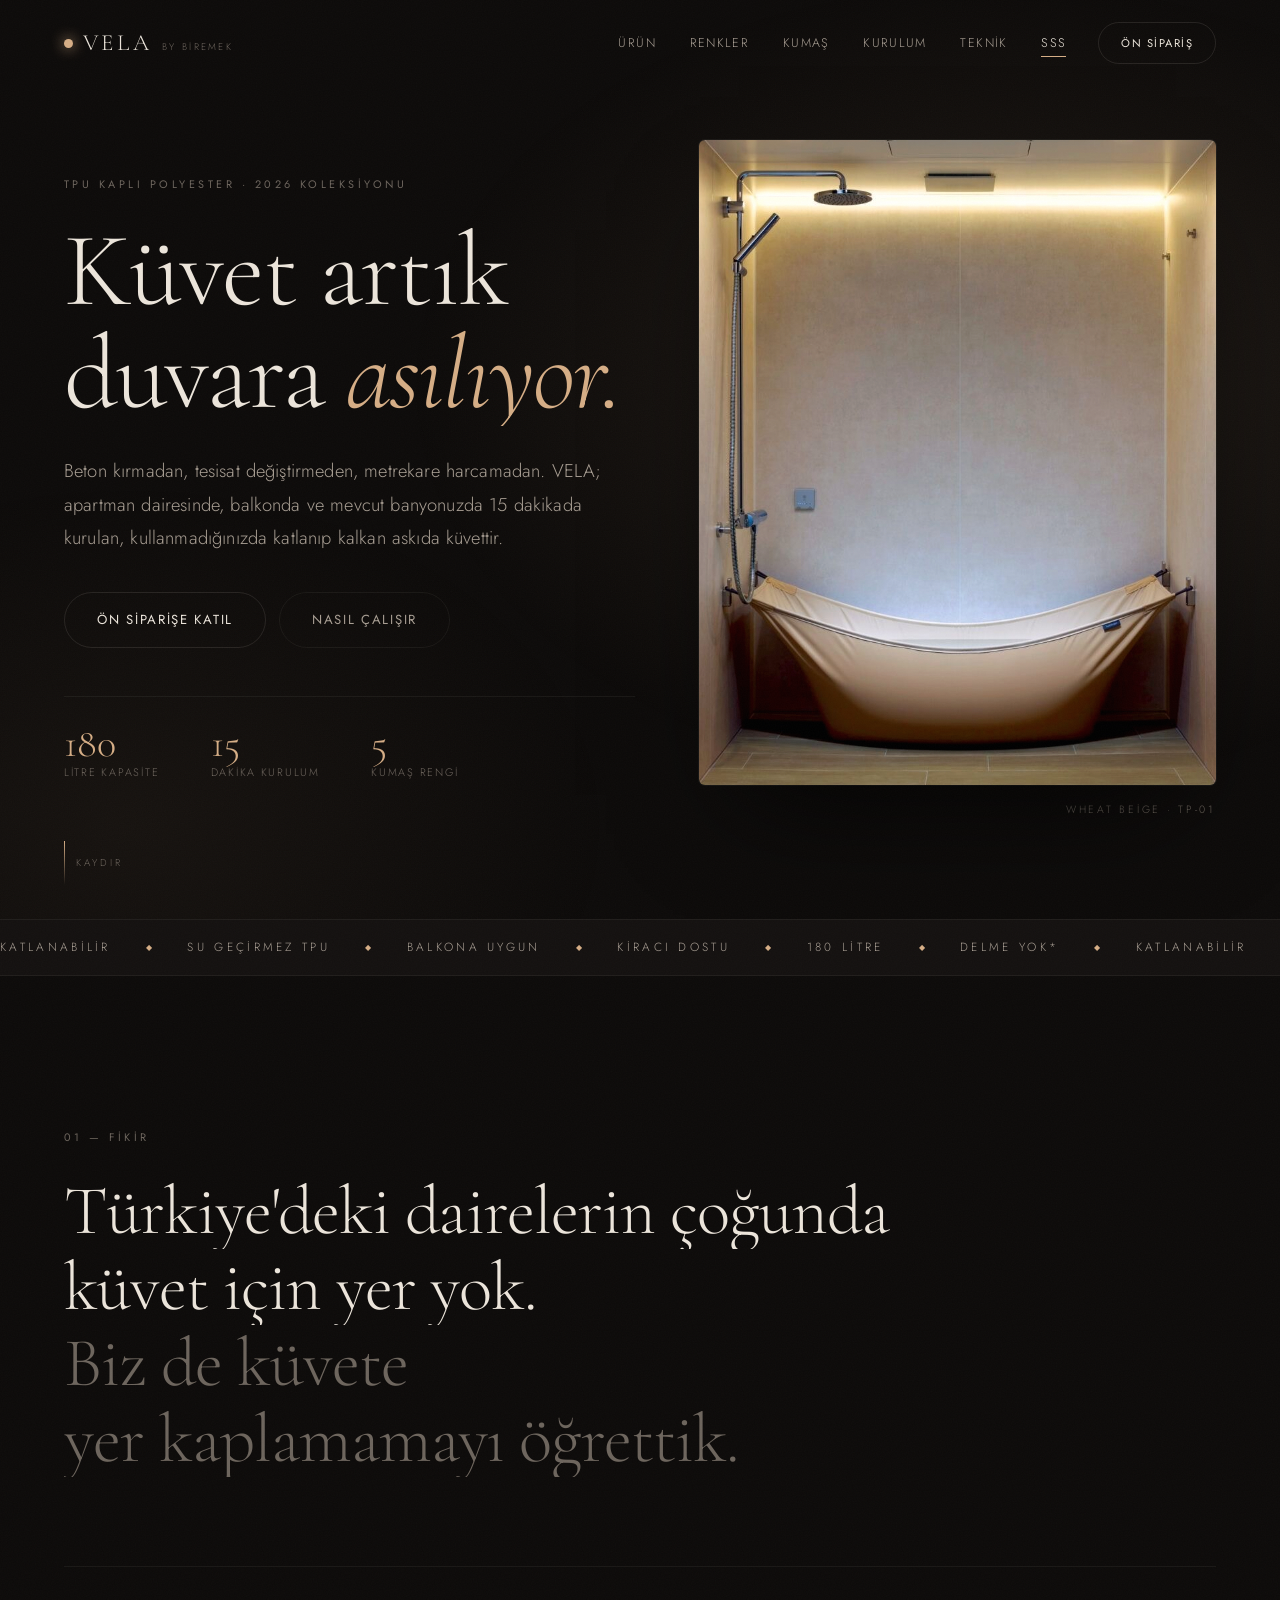
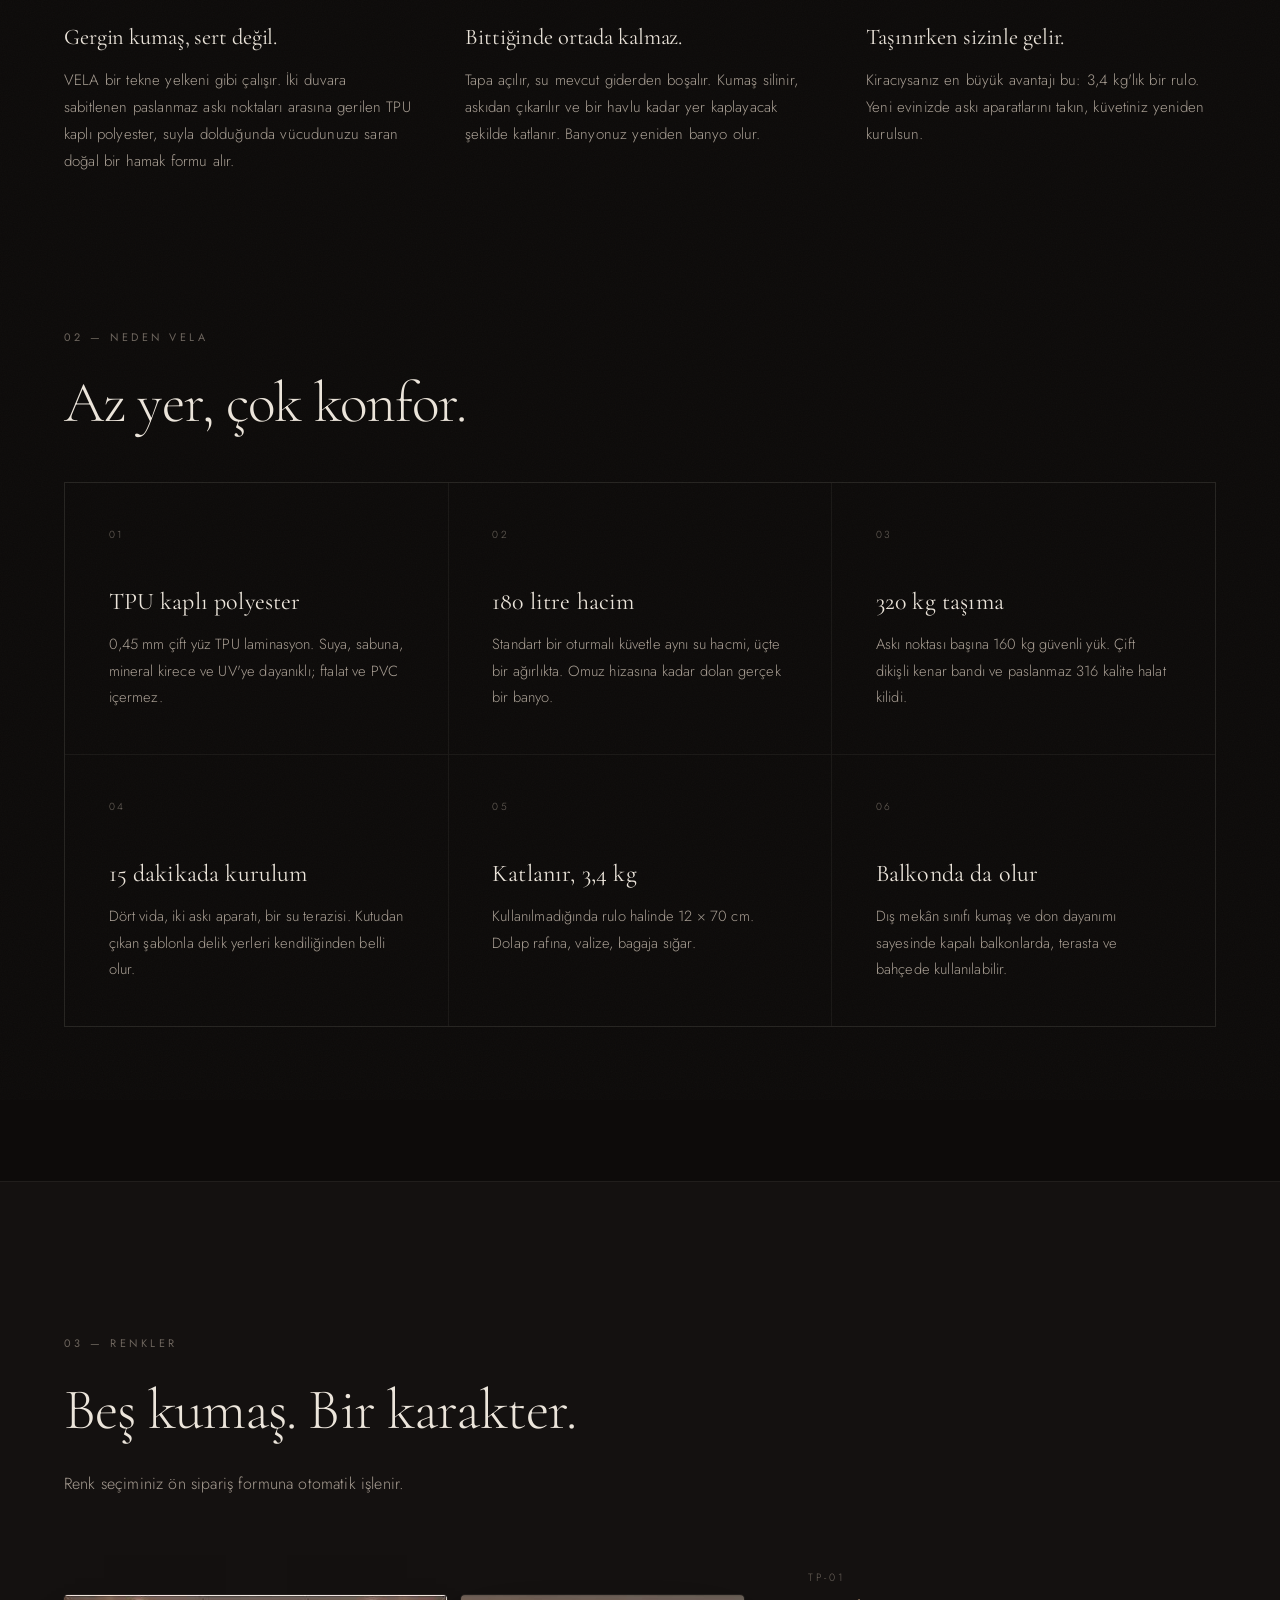
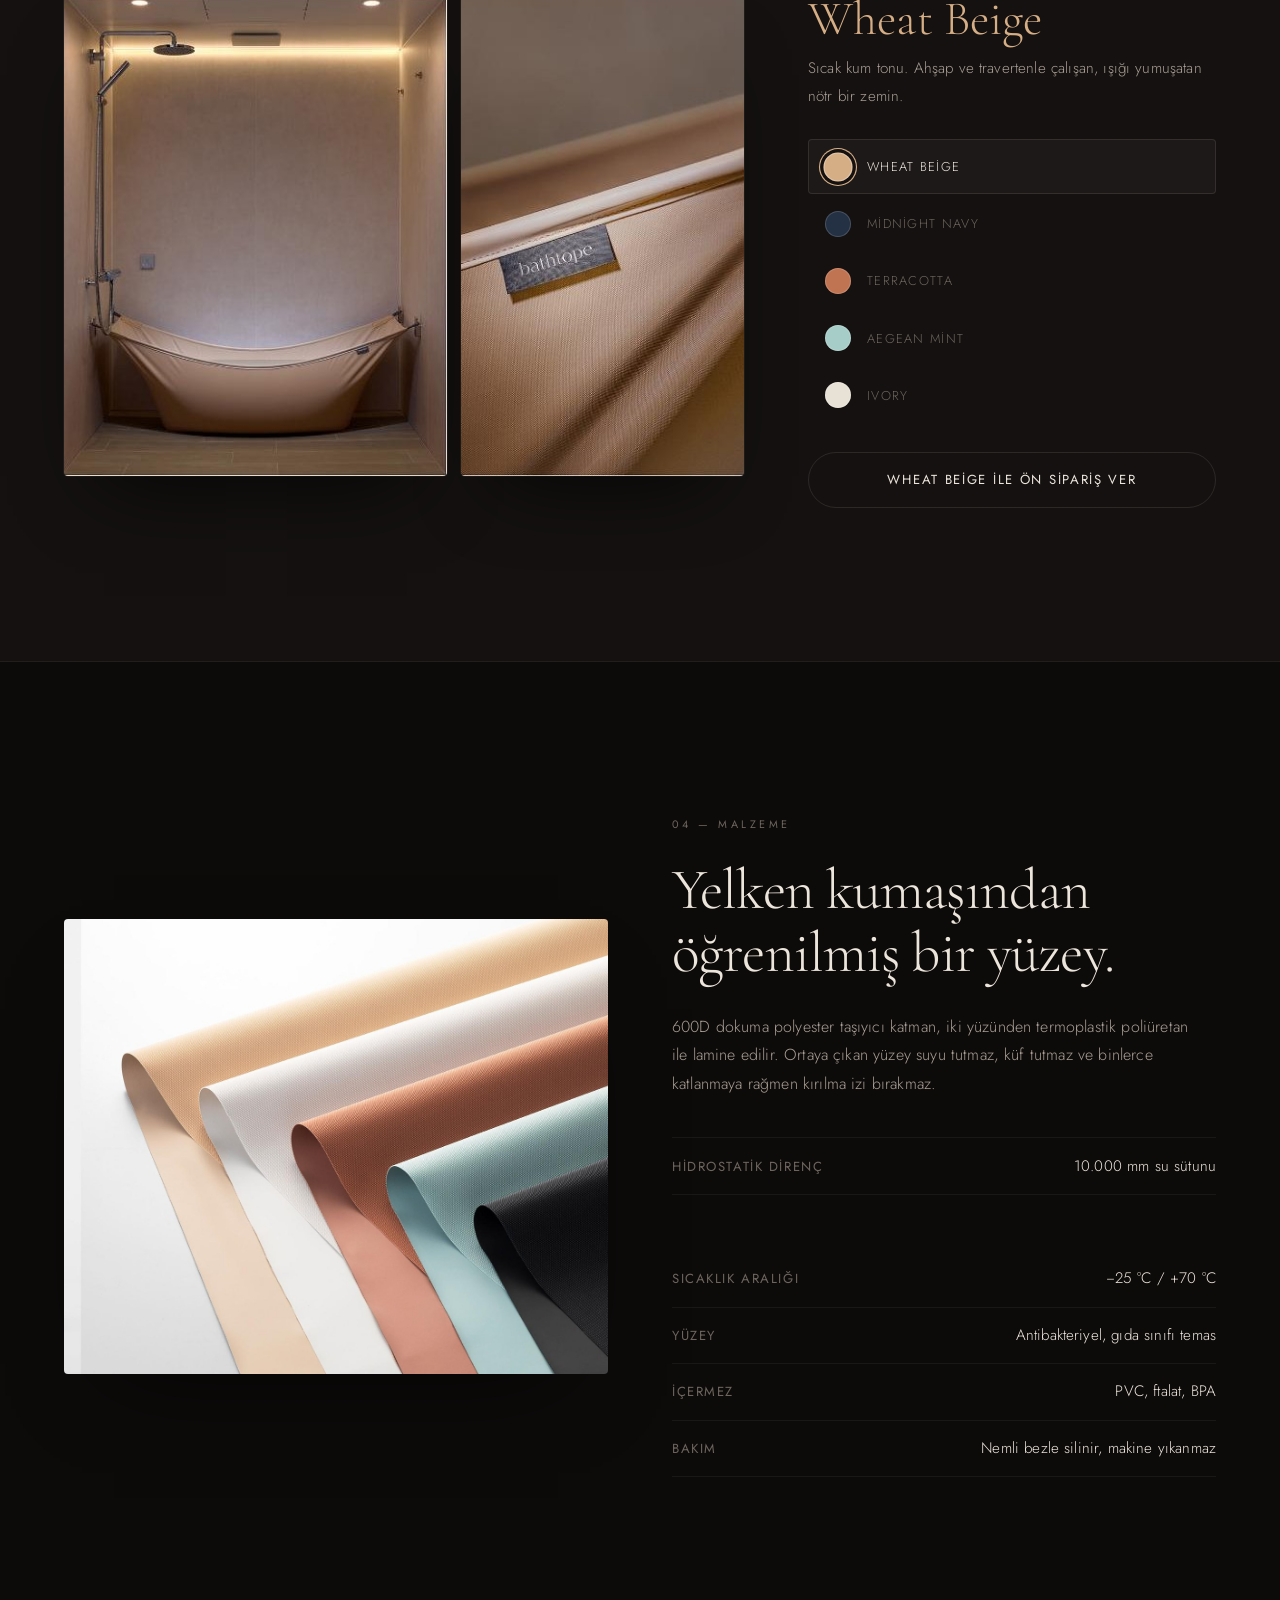
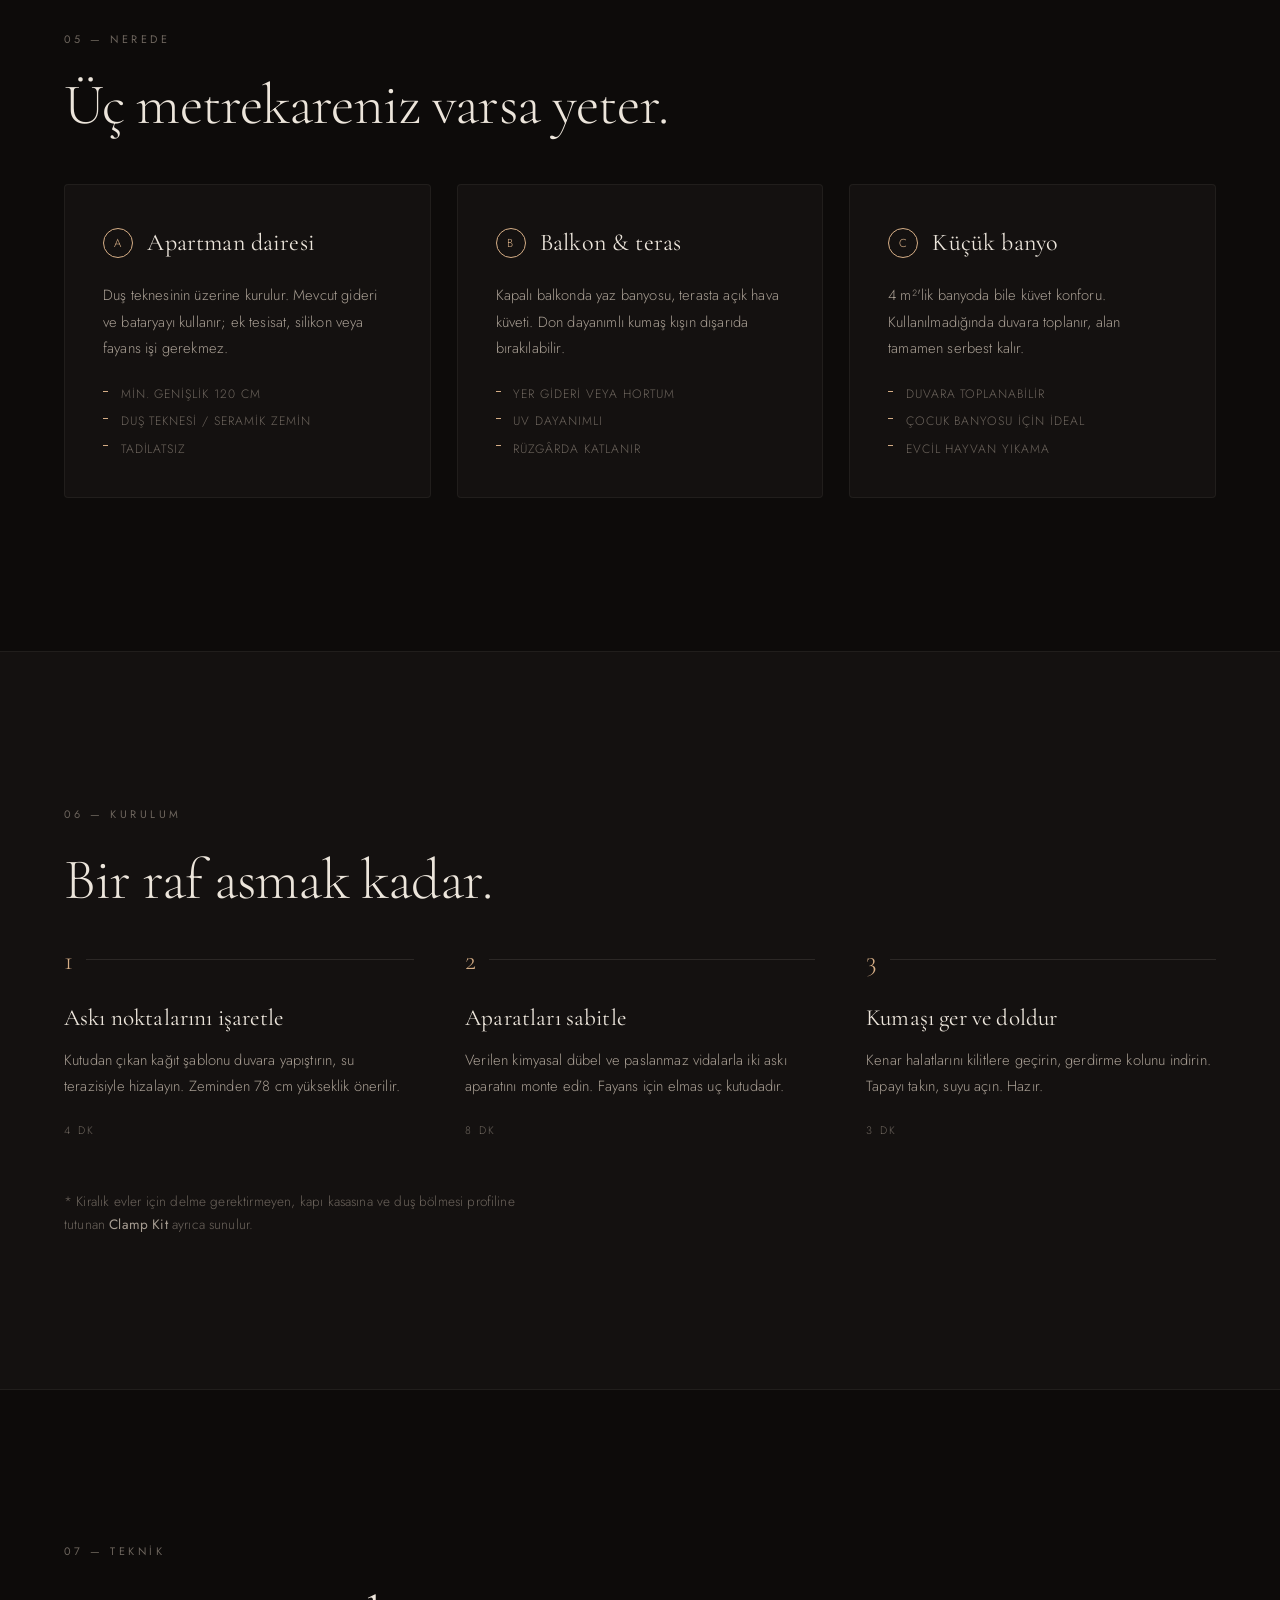
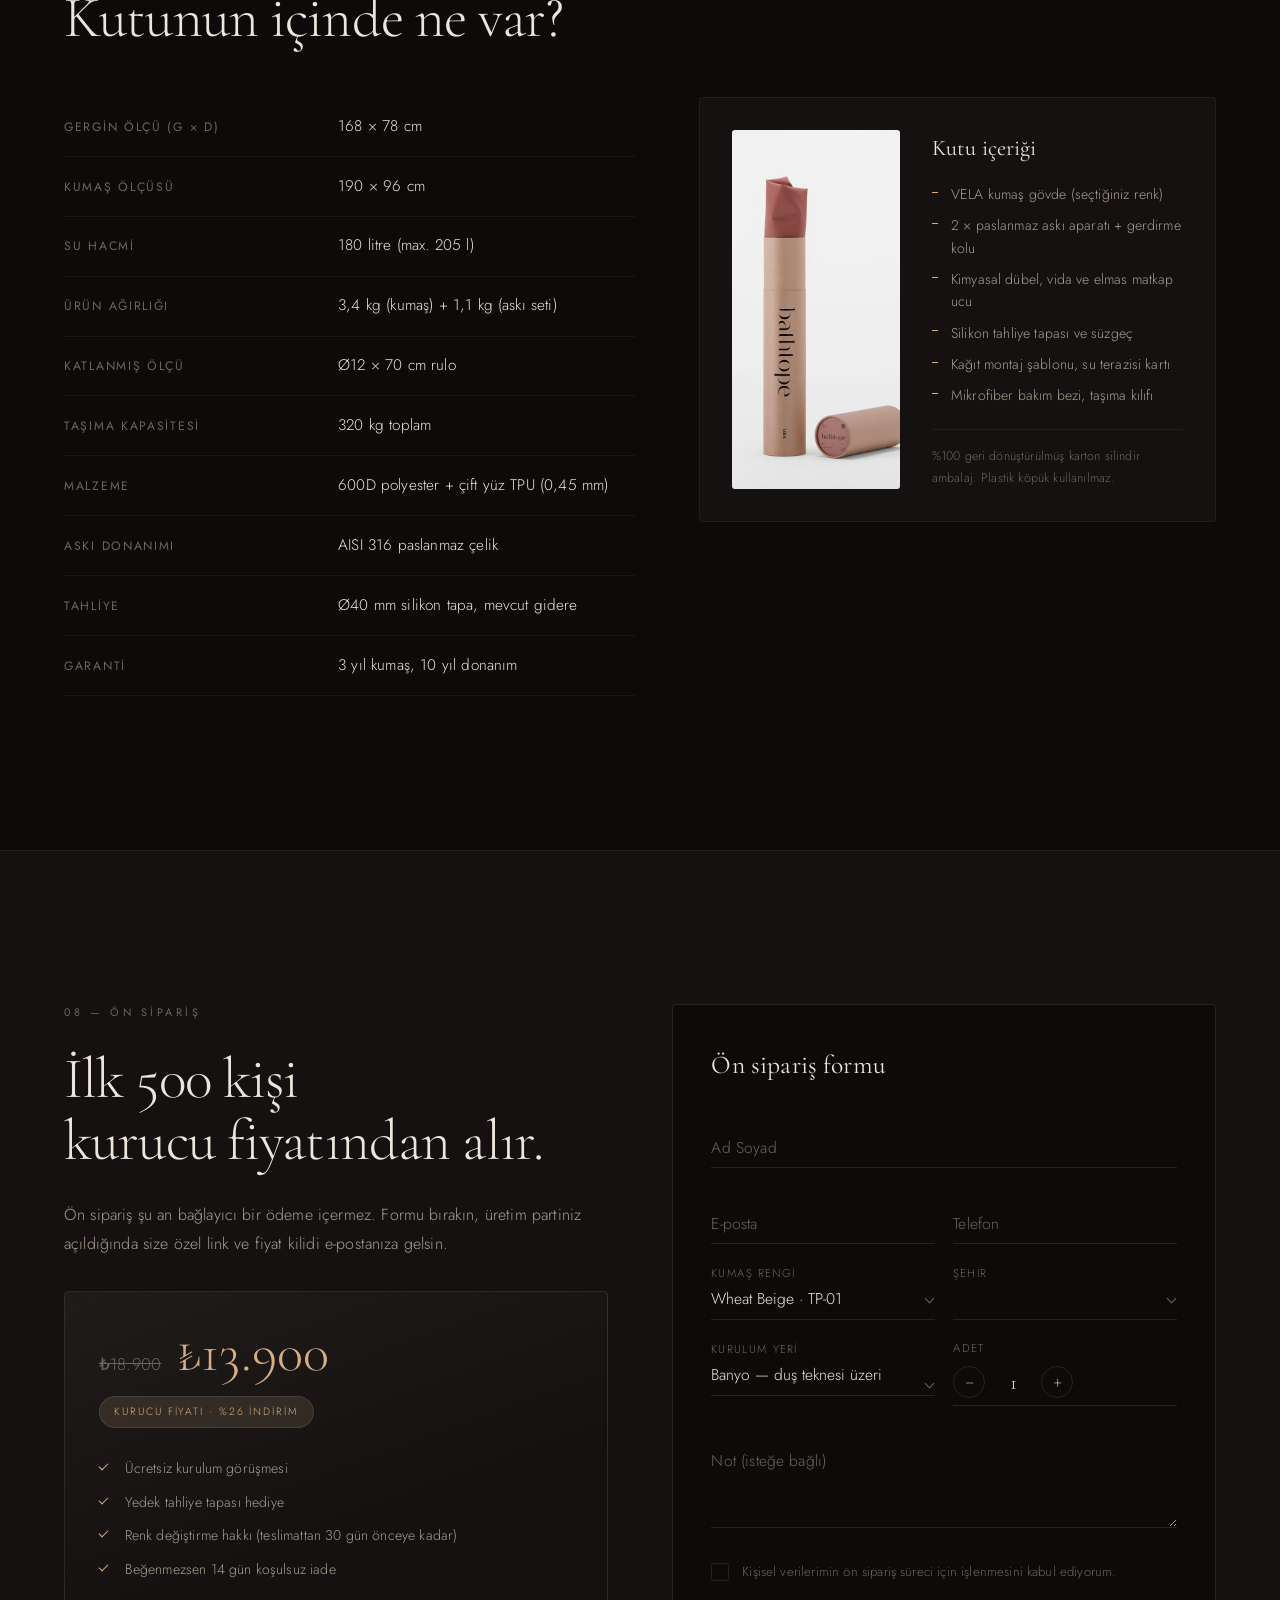
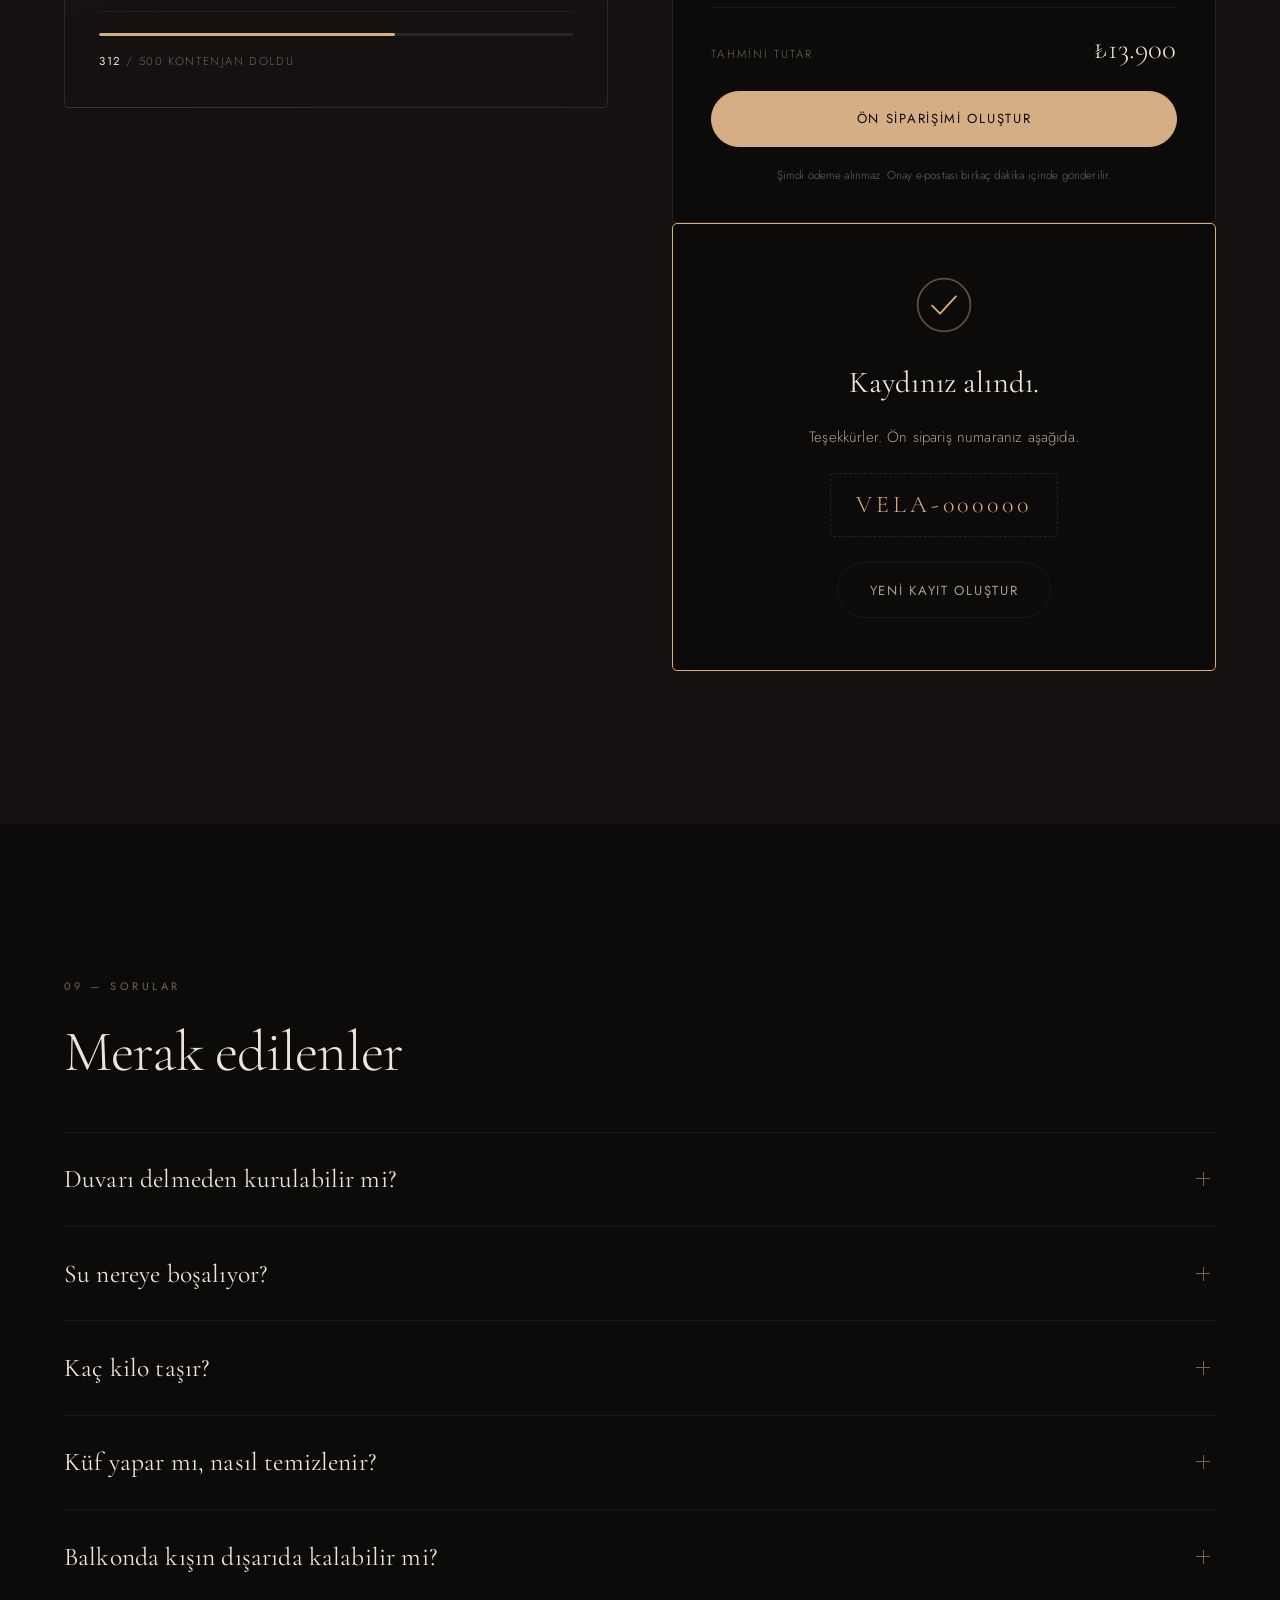
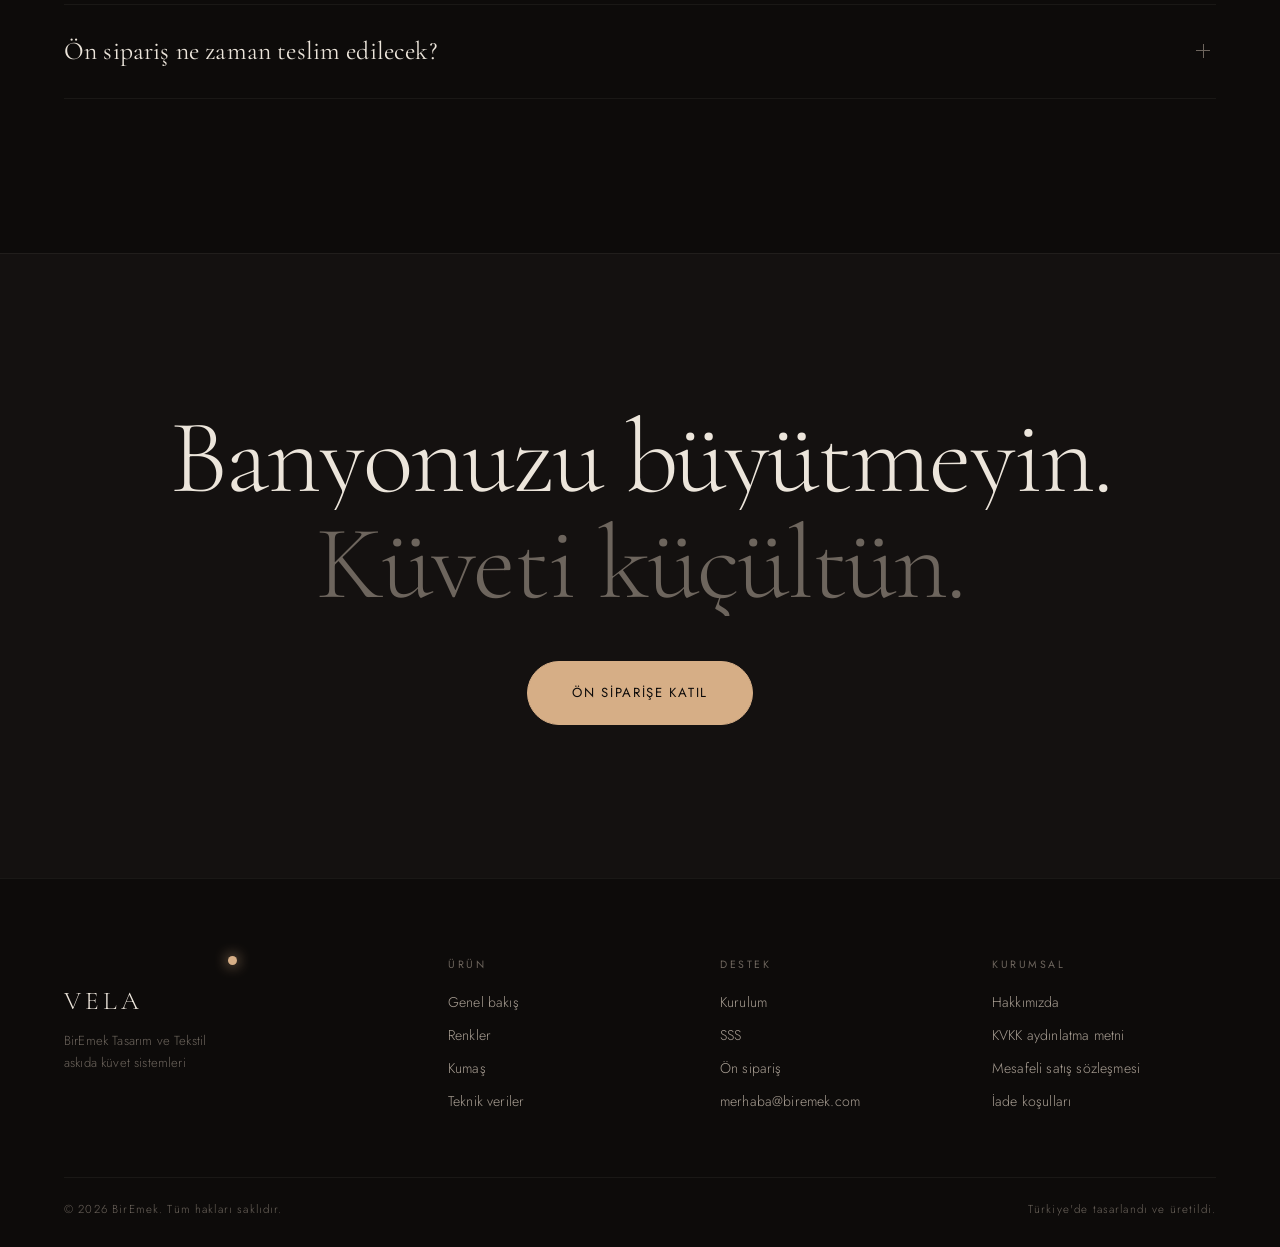
==== site/index.html @ f39d209a "VELA askıda küvet tanıtım ve ön sipariş sitesi ekle TPU kaplı polyester kumaştan üretilen askıda küv" ====
<!DOCTYPE html>
<html lang="tr">
<head>
<meta charset="UTF-8">
<meta name="viewport" content="width=device-width, initial-scale=1">
<title>VELA — Askıda Küvet | BirEmek</title>
<meta name="description" content="VELA, TPU kaplı polyester kumaştan üretilen askıda küvet. Apartman dairesi, balkon ve banyo için katlanabilir, 15 dakikada kurulan premium ıslanma deneyimi. Ön sipariş açıldı.">
<meta name="theme-color" content="#0f0d0b">
<meta property="og:title" content="VELA — Askıda Küvet">
<meta property="og:description" content="TPU polyester kumaştan, katlanabilir askıda küvet. Balkonda, banyoda, her dairede.">
<meta property="og:image" content="assets/hero.jpg">
<meta property="og:type" content="website">
<link rel="icon" href="assets/favicon.svg" type="image/svg+xml">
<link rel="preconnect" href="https://fonts.googleapis.com">
<link rel="preconnect" href="https://fonts.gstatic.com" crossorigin>
<link href="https://fonts.googleapis.com/css2?family=Cormorant+Garamond:ital,wght@0,300;0,400;0,500;1,300&family=Jost:wght@200;300;400;500&display=swap" rel="stylesheet">
<link rel="stylesheet" href="styles.css">
</head>
<body>

<!-- ============ AÇILIŞ PERDESİ ============ -->
<div class="loader" id="loader" aria-hidden="true">
  <div class="loader__inner">
    <div class="loader__word"><span>V</span><span>E</span><span>L</span><span>A</span></div>
    <div class="loader__sub">askıda küvet</div>
    <div class="loader__bar"><i></i></div>
  </div>
</div>

<div class="grain" aria-hidden="true"></div>
<div class="glow" id="glow" aria-hidden="true"></div>
<div class="progress" id="progress" aria-hidden="true"></div>

<!-- ============ NAVIGASYON ============ -->
<header class="nav" id="nav">
  <a href="#top" class="nav__brand" aria-label="VELA ana sayfa">
    <span class="nav__mark"></span>
    <span class="nav__name">VELA</span>
    <span class="nav__by">by BirEmek</span>
  </a>
  <nav class="nav__links" aria-label="Ana menü">
    <a href="#urun">Ürün</a>
    <a href="#renkler">Renkler</a>
    <a href="#kumas">Kumaş</a>
    <a href="#kurulum">Kurulum</a>
    <a href="#teknik">Teknik</a>
    <a href="#sss">SSS</a>
  </nav>
  <a href="#onsiparis" class="btn btn--sm nav__cta">Ön Sipariş</a>
  <button class="nav__burger" id="burger" aria-label="Menüyü aç" aria-expanded="false"><span></span><span></span></button>
</header>

<div class="drawer" id="drawer" aria-hidden="true">
  <nav class="drawer__links">
    <a href="#urun"><em>01</em> Ürün</a>
    <a href="#renkler"><em>02</em> Renkler</a>
    <a href="#kumas"><em>03</em> Kumaş</a>
    <a href="#kullanim"><em>04</em> Kullanım</a>
    <a href="#kurulum"><em>05</em> Kurulum</a>
    <a href="#teknik"><em>06</em> Teknik</a>
    <a href="#sss"><em>07</em> SSS</a>
    <a href="#onsiparis" class="drawer__cta"><em>08</em> Ön Sipariş</a>
  </nav>
</div>

<main id="top">

<!-- ============ HERO ============ -->
<section class="hero">
  <div class="hero__bg" aria-hidden="true"></div>

  <div class="hero__media" data-parallax="0.14">
    <div class="hero__frame">
      <img src="assets/hero.jpg" alt="Duş alanına gerilmiş, su dolu bej renkli VELA askıda küvet" width="820" height="1024" fetchpriority="high">
      <span class="hero__shine" aria-hidden="true"></span>
    </div>
    <div class="hero__caption">Wheat Beige · TP‑01</div>
  </div>

  <div class="hero__copy">
    <p class="eyebrow" data-reveal>TPU kaplı polyester · 2026 koleksiyonu</p>
    <h1 class="display">
      <span class="line" data-reveal><span>Küvet artık</span></span>
      <span class="line" data-reveal style="--d:.08s"><span>duvara <em>asılıyor.</em></span></span>
    </h1>
    <p class="lede" data-reveal style="--d:.18s">
      Beton kırmadan, tesisat değiştirmeden, metrekare harcamadan.
      VELA; apartman dairesinde, balkonda ve mevcut banyonuzda
      15 dakikada kurulan, kullanmadığınızda katlanıp kalkan askıda küvettir.
    </p>
    <div class="hero__actions" data-reveal style="--d:.26s">
      <a href="#onsiparis" class="btn">Ön siparişe katıl</a>
      <a href="#urun" class="btn btn--ghost">Nasıl çalışır</a>
    </div>
    <ul class="hero__meta" data-reveal style="--d:.34s">
      <li><b data-count="180">0</b><span>litre kapasite</span></li>
      <li><b data-count="15">0</b><span>dakika kurulum</span></li>
      <li><b data-count="5">0</b><span>kumaş rengi</span></li>
    </ul>
  </div>

  <a href="#urun" class="hero__scroll" aria-label="Aşağı kaydır"><span></span>kaydır</a>
</section>

<!-- ============ KAYAN ŞERİT ============ -->
<div class="marquee" aria-hidden="true">
  <div class="marquee__track">
    <span>Katlanabilir</span><i>◆</i><span>Su geçirmez TPU</span><i>◆</i><span>Balkona uygun</span><i>◆</i>
    <span>Kiracı dostu</span><i>◆</i><span>180 litre</span><i>◆</i><span>Delme yok*</span><i>◆</i>
    <span>Katlanabilir</span><i>◆</i><span>Su geçirmez TPU</span><i>◆</i><span>Balkona uygun</span><i>◆</i>
    <span>Kiracı dostu</span><i>◆</i><span>180 litre</span><i>◆</i><span>Delme yok*</span><i>◆</i>
  </div>
</div>

<!-- ============ MANİFESTO ============ -->
<section class="manifesto" id="urun">
  <p class="section-tag" data-reveal>01 — Fikir</p>
  <h2 class="manifesto__text">
    <span class="line" data-reveal><span>Türkiye'deki dairelerin çoğunda</span></span>
    <span class="line" data-reveal style="--d:.06s"><span>küvet için yer yok.</span></span>
    <span class="line line--dim" data-reveal style="--d:.12s"><span>Biz de küvete</span></span>
    <span class="line line--dim" data-reveal style="--d:.18s"><span>yer kaplamamayı öğrettik.</span></span>
  </h2>
  <div class="manifesto__grid">
    <div data-reveal>
      <h3>Gergin kumaş, sert değil.</h3>
      <p>VELA bir tekne yelkeni gibi çalışır. İki duvara sabitlenen paslanmaz askı noktaları arasına gerilen TPU kaplı polyester, suyla dolduğunda vücudunuzu saran doğal bir hamak formu alır.</p>
    </div>
    <div data-reveal style="--d:.1s">
      <h3>Bittiğinde ortada kalmaz.</h3>
      <p>Tapa açılır, su mevcut giderden boşalır. Kumaş silinir, askıdan çıkarılır ve bir havlu kadar yer kaplayacak şekilde katlanır. Banyonuz yeniden banyo olur.</p>
    </div>
    <div data-reveal style="--d:.2s">
      <h3>Taşınırken sizinle gelir.</h3>
      <p>Kiracıysanız en büyük avantajı bu: 3,4 kg'lık bir rulo. Yeni evinizde askı aparatlarını takın, küvetiniz yeniden kurulsun.</p>
    </div>
  </div>
</section>

<!-- ============ ÖZELLİKLER ============ -->
<section class="features">
  <p class="section-tag" data-reveal>02 — Neden VELA</p>
  <h2 class="h2" data-reveal>Az yer, çok konfor.</h2>
  <div class="features__grid">
    <article class="feat" data-reveal>
      <span class="feat__no">01</span>
      <h3>TPU kaplı polyester</h3>
      <p>0,45 mm çift yüz TPU laminasyon. Suya, sabuna, mineral kirece ve UV'ye dayanıklı; ftalat ve PVC içermez.</p>
    </article>
    <article class="feat" data-reveal style="--d:.06s">
      <span class="feat__no">02</span>
      <h3>180 litre hacim</h3>
      <p>Standart bir oturmalı küvetle aynı su hacmi, üçte bir ağırlıkta. Omuz hizasına kadar dolan gerçek bir banyo.</p>
    </article>
    <article class="feat" data-reveal style="--d:.12s">
      <span class="feat__no">03</span>
      <h3>320 kg taşıma</h3>
      <p>Askı noktası başına 160 kg güvenli yük. Çift dikişli kenar bandı ve paslanmaz 316 kalite halat kilidi.</p>
    </article>
    <article class="feat" data-reveal style="--d:.18s">
      <span class="feat__no">04</span>
      <h3>15 dakikada kurulum</h3>
      <p>Dört vida, iki askı aparatı, bir su terazisi. Kutudan çıkan şablonla delik yerleri kendiliğinden belli olur.</p>
    </article>
    <article class="feat" data-reveal style="--d:.24s">
      <span class="feat__no">05</span>
      <h3>Katlanır, 3,4 kg</h3>
      <p>Kullanılmadığında rulo halinde 12 × 70 cm. Dolap rafına, valize, bagaja sığar.</p>
    </article>
    <article class="feat" data-reveal style="--d:.3s">
      <span class="feat__no">06</span>
      <h3>Balkonda da olur</h3>
      <p>Dış mekân sınıfı kumaş ve don dayanımı sayesinde kapalı balkonlarda, terasta ve bahçede kullanılabilir.</p>
    </article>
  </div>
</section>

<!-- ============ RENK KONFİGÜRATÖRÜ ============ -->
<section class="colors" id="renkler">
  <div class="colors__head">
    <p class="section-tag" data-reveal>03 — Renkler</p>
    <h2 class="h2" data-reveal>Beş kumaş. Bir karakter.</h2>
    <p class="sub" data-reveal style="--d:.08s">Renk seçiminiz ön sipariş formuna otomatik işlenir.</p>
  </div>

  <div class="colors__stage" data-reveal style="--d:.14s">
    <div class="colors__viewer">
      <div class="viewer" id="viewer">
        <img src="assets/room-wheat.jpg" alt="Wheat Beige renkli VELA askıda küvet" class="viewer__img is-active" data-key="wheat" width="420" height="528">
        <img src="assets/room-midnight.jpg" alt="Midnight Navy renkli VELA askıda küvet" class="viewer__img" data-key="midnight" width="420" height="525" loading="lazy">
        <img src="assets/room-terracotta.jpg" alt="Terracotta renkli VELA askıda küvet" class="viewer__img" data-key="terracotta" width="420" height="524" loading="lazy">
        <img src="assets/room-mint.jpg" alt="Aegean Mint renkli VELA askıda küvet" class="viewer__img" data-key="mint" width="420" height="525" loading="lazy">
        <img src="assets/room-ivory.jpg" alt="Ivory renkli VELA askıda küvet" class="viewer__img" data-key="ivory" width="420" height="526" loading="lazy">
      </div>
      <div class="viewer viewer--macro" id="viewerMacro">
        <img src="assets/swatch-wheat.jpg" alt="Wheat Beige kumaş dokusu" class="viewer__img is-active" data-key="wheat" width="420" height="527">
        <img src="assets/swatch-midnight.jpg" alt="Midnight Navy kumaş dokusu" class="viewer__img" data-key="midnight" width="420" height="524" loading="lazy">
        <img src="assets/swatch-terracotta.jpg" alt="Terracotta kumaş dokusu" class="viewer__img" data-key="terracotta" width="420" height="523" loading="lazy">
        <img src="assets/swatch-mint.jpg" alt="Aegean Mint kumaş dokusu" class="viewer__img" data-key="mint" width="420" height="524" loading="lazy">
        <img src="assets/swatch-ivory.jpg" alt="Ivory kumaş dokusu" class="viewer__img" data-key="ivory" width="420" height="525" loading="lazy">
      </div>
    </div>

    <div class="colors__panel">
      <div class="colors__info">
        <span class="colors__code" id="colorCode">TP‑01</span>
        <h3 class="colors__name" id="colorName">Wheat Beige</h3>
        <p class="colors__desc" id="colorDesc">Sıcak kum tonu. Ahşap ve travertenle çalışan, ışığı yumuşatan nötr bir zemin.</p>
      </div>
      <div class="swatches" id="swatches" role="radiogroup" aria-label="Kumaş rengi seçin">
        <button class="sw is-active" role="radio" aria-checked="true" data-key="wheat" data-name="Wheat Beige" data-code="TP‑01" data-hex="#d6ae86" data-desc="Sıcak kum tonu. Ahşap ve travertenle çalışan, ışığı yumuşatan nötr bir zemin."><i style="--c:#d6ae86"></i><span>Wheat Beige</span></button>
        <button class="sw" role="radio" aria-checked="false" data-key="midnight" data-name="Midnight Navy" data-code="TP‑02" data-hex="#243043" data-desc="Derin gece mavisi. Koyu zeminli, mermer ve mat siyah armatürlü banyolar için."><i style="--c:#243043"></i><span>Midnight Navy</span></button>
        <button class="sw" role="radio" aria-checked="false" data-key="terracotta" data-name="Terracotta" data-code="TP‑03" data-hex="#c07452" data-desc="Pişmiş toprak. Akdeniz sıcaklığı; kireç badana ve terrazzo ile güçlü bir kontrast."><i style="--c:#c07452"></i><span>Terracotta</span></button>
        <button class="sw" role="radio" aria-checked="false" data-key="mint" data-name="Aegean Mint" data-code="TP‑04" data-hex="#a6cdc7" data-desc="Ege yeşili. Serinleten, spa hissi veren açık ton; küçük banyoları genişletir."><i style="--c:#a6cdc7"></i><span>Aegean Mint</span></button>
        <button class="sw" role="radio" aria-checked="false" data-key="ivory" data-name="Ivory" data-code="TP‑05" data-hex="#e8e2d6" data-desc="Kırık beyaz. En sessiz seçenek; her banyoya uyan, zamansız bir kumaş."><i style="--c:#e8e2d6"></i><span>Ivory</span></button>
      </div>
      <a href="#onsiparis" class="btn btn--wide" id="colorCta">Wheat Beige ile ön sipariş ver</a>
    </div>
  </div>
</section>

<!-- ============ KUMAŞ ============ -->
<section class="fabric" id="kumas">
  <div class="fabric__media" data-reveal>
    <img src="assets/fabrics.jpg" alt="Beş renkte TPU kaplı polyester kumaş örnekleri" width="1200" height="1005" loading="lazy">
  </div>
  <div class="fabric__copy">
    <p class="section-tag" data-reveal>04 — Malzeme</p>
    <h2 class="h2" data-reveal style="--d:.06s">Yelken kumaşından<br>öğrenilmiş bir yüzey.</h2>
    <p class="sub" data-reveal style="--d:.12s">
      600D dokuma polyester taşıyıcı katman, iki yüzünden termoplastik poliüretan ile lamine edilir.
      Ortaya çıkan yüzey suyu tutmaz, küf tutmaz ve binlerce katlanmaya rağmen kırılma izi bırakmaz.
    </p>
    <ul class="fabric__list">
      <li data-reveal style="--d:.16s"><b>Hidrostatik direnç</b><span>10.000 mm su sütunu</span></li>
      <li data-reveal style="--d:.2s"><b>Yırtılma mukavemeti</b><span>420 N (ISO 4674‑1)</span></li>
      <li data-reveal style="--d:.24s"><b>Sıcaklık aralığı</b><span>−25 °C / +70 °C</span></li>
      <li data-reveal style="--d:.28s"><b>Yüzey</b><span>Antibakteriyel, gıda sınıfı temas</span></li>
      <li data-reveal style="--d:.32s"><b>İçermez</b><span>PVC, ftalat, BPA</span></li>
      <li data-reveal style="--d:.36s"><b>Bakım</b><span>Nemli bezle silinir, makine yıkanmaz</span></li>
    </ul>
  </div>
</section>

<!-- ============ KULLANIM ALANLARI ============ -->
<section class="usage" id="kullanim">
  <p class="section-tag" data-reveal>05 — Nerede</p>
  <h2 class="h2" data-reveal>Üç metrekareniz varsa yeter.</h2>
  <div class="usage__grid">
    <article class="use" data-reveal>
      <div class="use__top"><span>A</span><h3>Apartman dairesi</h3></div>
      <p>Duş teknesinin üzerine kurulur. Mevcut gideri ve bataryayı kullanır; ek tesisat, silikon veya fayans işi gerekmez.</p>
      <ul><li>Min. genişlik 120 cm</li><li>Duş teknesi / seramik zemin</li><li>Tadilatsız</li></ul>
    </article>
    <article class="use" data-reveal style="--d:.1s">
      <div class="use__top"><span>B</span><h3>Balkon &amp; teras</h3></div>
      <p>Kapalı balkonda yaz banyosu, terasta açık hava küveti. Don dayanımlı kumaş kışın dışarıda bırakılabilir.</p>
      <ul><li>Yer gideri veya hortum</li><li>UV dayanımlı</li><li>Rüzgârda katlanır</li></ul>
    </article>
    <article class="use" data-reveal style="--d:.2s">
      <div class="use__top"><span>C</span><h3>Küçük banyo</h3></div>
      <p>4 m²'lik banyoda bile küvet konforu. Kullanılmadığında duvara toplanır, alan tamamen serbest kalır.</p>
      <ul><li>Duvara toplanabilir</li><li>Çocuk banyosu için ideal</li><li>Evcil hayvan yıkama</li></ul>
    </article>
  </div>
</section>

<!-- ============ KURULUM ============ -->
<section class="steps" id="kurulum">
  <p class="section-tag" data-reveal>06 — Kurulum</p>
  <h2 class="h2" data-reveal>Bir raf asmak kadar.</h2>
  <ol class="steps__list">
    <li data-reveal><span class="steps__n">1</span><h3>Askı noktalarını işaretle</h3><p>Kutudan çıkan kağıt şablonu duvara yapıştırın, su terazisiyle hizalayın. Zeminden 78 cm yükseklik önerilir.</p><em>4 dk</em></li>
    <li data-reveal style="--d:.1s"><span class="steps__n">2</span><h3>Aparatları sabitle</h3><p>Verilen kimyasal dübel ve paslanmaz vidalarla iki askı aparatını monte edin. Fayans için elmas uç kutudadır.</p><em>8 dk</em></li>
    <li data-reveal style="--d:.2s"><span class="steps__n">3</span><h3>Kumaşı ger ve doldur</h3><p>Kenar halatlarını kilitlere geçirin, gerdirme kolunu indirin. Tapayı takın, suyu açın. Hazır.</p><em>3 dk</em></li>
  </ol>
  <p class="steps__note" data-reveal>* Kiralık evler için delme gerektirmeyen, kapı kasasına ve duş bölmesi profiline tutunan <b>Clamp Kit</b> ayrıca sunulur.</p>
</section>

<!-- ============ TEKNİK ============ -->
<section class="specs" id="teknik">
  <div class="specs__head">
    <p class="section-tag" data-reveal>07 — Teknik</p>
    <h2 class="h2" data-reveal>Kutunun içinde ne var?</h2>
  </div>
  <div class="specs__body">
    <table class="spec-table" data-reveal>
      <tbody>
        <tr><th scope="row">Gergin ölçü (G × D)</th><td>168 × 78 cm</td></tr>
        <tr><th scope="row">Kumaş ölçüsü</th><td>190 × 96 cm</td></tr>
        <tr><th scope="row">Su hacmi</th><td>180 litre (max. 205 l)</td></tr>
        <tr><th scope="row">Ürün ağırlığı</th><td>3,4 kg (kumaş) + 1,1 kg (askı seti)</td></tr>
        <tr><th scope="row">Katlanmış ölçü</th><td>Ø12 × 70 cm rulo</td></tr>
        <tr><th scope="row">Taşıma kapasitesi</th><td>320 kg toplam</td></tr>
        <tr><th scope="row">Malzeme</th><td>600D polyester + çift yüz TPU (0,45 mm)</td></tr>
        <tr><th scope="row">Askı donanımı</th><td>AISI 316 paslanmaz çelik</td></tr>
        <tr><th scope="row">Tahliye</th><td>Ø40 mm silikon tapa, mevcut gidere</td></tr>
        <tr><th scope="row">Garanti</th><td>3 yıl kumaş, 10 yıl donanım</td></tr>
      </tbody>
    </table>
    <div class="specs__box" data-reveal style="--d:.1s">
      <img src="assets/packaging.jpg" alt="VELA silindir karton ambalaj" width="620" height="1063" loading="lazy">
      <div class="specs__boxcopy">
        <h3>Kutu içeriği</h3>
        <ul>
          <li>VELA kumaş gövde (seçtiğiniz renk)</li>
          <li>2 × paslanmaz askı aparatı + gerdirme kolu</li>
          <li>Kimyasal dübel, vida ve elmas matkap ucu</li>
          <li>Silikon tahliye tapası ve süzgeç</li>
          <li>Kağıt montaj şablonu, su terazisi kartı</li>
          <li>Mikrofiber bakım bezi, taşıma kılıfı</li>
        </ul>
        <p class="specs__eco">%100 geri dönüştürülmüş karton silindir ambalaj. Plastik köpük kullanılmaz.</p>
      </div>
    </div>
  </div>
</section>

<!-- ============ ÖN SİPARİŞ ============ -->
<section class="order" id="onsiparis">
  <div class="order__intro">
    <p class="section-tag" data-reveal>08 — Ön sipariş</p>
    <h2 class="h2" data-reveal>İlk 500 kişi<br>kurucu fiyatından alır.</h2>
    <p class="sub" data-reveal style="--d:.08s">
      Ön sipariş şu an bağlayıcı bir ödeme içermez. Formu bırakın, üretim partiniz açıldığında
      size özel link ve fiyat kilidi e‑postanıza gelsin.
    </p>
    <div class="order__price" data-reveal style="--d:.14s">
      <div class="order__pricerow">
        <span class="order__old">₺18.900</span>
        <span class="order__new">₺13.900</span>
      </div>
      <span class="order__badge">Kurucu fiyatı · %26 indirim</span>
      <ul class="order__perks">
        <li>Ücretsiz kurulum görüşmesi</li>
        <li>Yedek tahliye tapası hediye</li>
        <li>Renk değiştirme hakkı (teslimattan 30 gün önceye kadar)</li>
        <li>Beğenmezsen 14 gün koşulsuz iade</li>
      </ul>
      <div class="order__stock">
        <div class="order__bar"><i id="stockBar"></i></div>
        <span><b id="stockCount">312</b> / 500 kontenjan doldu</span>
      </div>
    </div>
  </div>

  <div class="order__formwrap" data-reveal style="--d:.1s">
    <form class="form" id="orderForm" novalidate>
      <h3 class="form__title">Ön sipariş formu</h3>

      <div class="field">
        <input type="text" id="fName" name="ad" required autocomplete="name" placeholder=" ">
        <label for="fName">Ad Soyad</label>
        <small></small>
      </div>

      <div class="field-row">
        <div class="field">
          <input type="email" id="fMail" name="eposta" required autocomplete="email" placeholder=" ">
          <label for="fMail">E‑posta</label>
          <small></small>
        </div>
        <div class="field">
          <input type="tel" id="fPhone" name="telefon" required autocomplete="tel" placeholder=" " inputmode="tel">
          <label for="fPhone">Telefon</label>
          <small></small>
        </div>
      </div>

      <div class="field-row">
        <div class="field field--select">
          <select id="fColor" name="renk">
            <option value="Wheat Beige">Wheat Beige · TP‑01</option>
            <option value="Midnight Navy">Midnight Navy · TP‑02</option>
            <option value="Terracotta">Terracotta · TP‑03</option>
            <option value="Aegean Mint">Aegean Mint · TP‑04</option>
            <option value="Ivory">Ivory · TP‑05</option>
          </select>
          <label for="fColor">Kumaş rengi</label>
        </div>
        <div class="field field--select">
          <select id="fCity" name="sehir" required>
            <option value="" selected disabled></option>
            <option>İstanbul</option><option>Ankara</option><option>İzmir</option>
            <option>Bursa</option><option>Antalya</option><option>Kocaeli</option>
            <option>Muğla</option><option>Diğer</option>
          </select>
          <label for="fCity">Şehir</label>
          <small></small>
        </div>
      </div>

      <div class="field-row">
        <div class="field field--select">
          <select id="fPlace" name="kurulum">
            <option>Banyo — duş teknesi üzeri</option>
            <option>Banyo — seramik zemin</option>
            <option>Kapalı balkon</option>
            <option>Teras / bahçe</option>
            <option>Henüz karar vermedim</option>
          </select>
          <label for="fPlace">Kurulum yeri</label>
        </div>
        <div class="field field--qty">
          <label class="qty__label" for="fQty">Adet</label>
          <div class="qty">
            <button type="button" class="qty__btn" data-step="-1" aria-label="Azalt">−</button>
            <input type="number" id="fQty" name="adet" value="1" min="1" max="10" inputmode="numeric">
            <button type="button" class="qty__btn" data-step="1" aria-label="Artır">+</button>
          </div>
        </div>
      </div>

      <div class="field">
        <textarea id="fNote" name="not" rows="3" placeholder=" "></textarea>
        <label for="fNote">Not (isteğe bağlı)</label>
      </div>

      <label class="check">
        <input type="checkbox" id="fKvkk" required>
        <span class="check__box" aria-hidden="true"></span>
        <span class="check__text">Kişisel verilerimin ön sipariş süreci için işlenmesini kabul ediyorum.</span>
      </label>

      <div class="form__total">
        <span>Tahmini tutar</span>
        <b id="formTotal">₺13.900</b>
      </div>

      <button type="submit" class="btn btn--wide btn--solid" id="submitBtn">
        <span>Ön siparişimi oluştur</span>
      </button>
      <p class="form__fine">Şimdi ödeme alınmaz. Onay e‑postası birkaç dakika içinde gönderilir.</p>
    </form>

    <div class="success" id="success" hidden>
      <div class="success__tick" aria-hidden="true"><svg viewBox="0 0 44 44"><circle cx="22" cy="22" r="20"/><path d="M13 22.5l6 6 12-13"/></svg></div>
      <h3>Kaydınız alındı.</h3>
      <p id="successMsg">Teşekkürler. Ön sipariş numaranız aşağıda.</p>
      <div class="success__code" id="successCode">VELA‑000000</div>
      <button type="button" class="btn btn--ghost" id="againBtn">Yeni kayıt oluştur</button>
    </div>
  </div>
</section>

<!-- ============ SSS ============ -->
<section class="faq" id="sss">
  <p class="section-tag" data-reveal>09 — Sorular</p>
  <h2 class="h2" data-reveal>Merak edilenler</h2>
  <div class="faq__list">
    <details data-reveal>
      <summary>Duvarı delmeden kurulabilir mi?</summary>
      <div><p>Evet. Standart sette kimyasal dübel kullanılır; ancak kiracılar için geliştirdiğimiz <b>Clamp Kit</b>, duş bölmesi profiline veya kapı kasasına sıkıştırma prensibiyle tutunur ve hiçbir iz bırakmaz. Ön sipariş formundaki nota "Clamp Kit" yazmanız yeterli.</p></div>
    </details>
    <details data-reveal style="--d:.05s">
      <summary>Su nereye boşalıyor?</summary>
      <div><p>Kumaşın en alçak noktasındaki Ø40 mm silikon tapa açıldığında su doğrudan altındaki mevcut duş giderine akar. Ek tesisat, pompa veya elektrik bağlantısı gerekmez. 180 litre yaklaşık 3–4 dakikada boşalır.</p></div>
    </details>
    <details data-reveal style="--d:.1s">
      <summary>Kaç kilo taşır?</summary>
      <div><p>Toplam güvenli yük 320 kg'dır; bu, su ve kullanıcı ağırlığının toplamıdır. 180 litre su ≈ 180 kg olduğundan 140 kg'a kadar kullanıcı ağırlığı için tasarım payı bırakılmıştır. Test yükü 640 kg'da doğrulanmıştır.</p></div>
    </details>
    <details data-reveal style="--d:.15s">
      <summary>Küf yapar mı, nasıl temizlenir?</summary>
      <div><p>TPU yüzey gözeneksizdir; küf tutunamaz. Kullanım sonrası duş başlığıyla durulayıp mikrofiber bezle silmeniz yeterlidir. Kireç için sirkeli su kullanılabilir. Çamaşır makinesine atmayın, ütülemeyin.</p></div>
    </details>
    <details data-reveal style="--d:.2s">
      <summary>Balkonda kışın dışarıda kalabilir mi?</summary>
      <div><p>Kumaş −25 °C'ye kadar esnekliğini korur ve UV dayanımlıdır. Yine de ömrü uzatmak için soğuk aylarda katlayıp kılıfında saklamanızı öneririz. Askı donanımı paslanmaz olduğundan dışarıda kalabilir.</p></div>
    </details>
    <details data-reveal style="--d:.25s">
      <summary>Ön sipariş ne zaman teslim edilecek?</summary>
      <div><p>İlk üretim partisi kontenjan dolduktan sonra açılır; mevcut plana göre teslimatlar <b>2026 ilkbaharında</b> başlar. Sıranız geldiğinde ödeme linki ve kesin teslim tarihi e‑posta ile gönderilir. Ön sipariş sizi bağlamaz, dilediğiniz an iptal edebilirsiniz.</p></div>
    </details>
  </div>
</section>

<!-- ============ SON ÇAĞRI ============ -->
<section class="cta">
  <div class="cta__inner">
    <h2 class="display" data-reveal><span class="line"><span>Banyonuzu büyütmeyin.</span></span></h2>
    <h2 class="display display--dim" data-reveal style="--d:.08s"><span class="line"><span>Küveti küçültün.</span></span></h2>
    <a href="#onsiparis" class="btn btn--solid btn--lg" data-reveal style="--d:.16s">Ön siparişe katıl</a>
  </div>
</section>

</main>

<footer class="foot">
  <div class="foot__top">
    <div class="foot__brand">
      <span class="nav__mark"></span>
      <b>VELA</b>
      <p>BirEmek Tasarım ve Tekstil<br>askıda küvet sistemleri</p>
    </div>
    <div class="foot__col">
      <h4>Ürün</h4>
      <a href="#urun">Genel bakış</a><a href="#renkler">Renkler</a>
      <a href="#kumas">Kumaş</a><a href="#teknik">Teknik veriler</a>
    </div>
    <div class="foot__col">
      <h4>Destek</h4>
      <a href="#kurulum">Kurulum</a><a href="#sss">SSS</a>
      <a href="#onsiparis">Ön sipariş</a><a href="mailto:merhaba@biremek.com">merhaba@biremek.com</a>
    </div>
    <div class="foot__col">
      <h4>Kurumsal</h4>
      <a href="#top">Hakkımızda</a><a href="#top">KVKK aydınlatma metni</a>
      <a href="#top">Mesafeli satış sözleşmesi</a><a href="#top">İade koşulları</a>
    </div>
  </div>
  <div class="foot__bot">
    <span>© 2026 BirEmek. Tüm hakları saklıdır.</span>
    <span>Türkiye'de tasarlandı ve üretildi.</span>
  </div>
</footer>

<script src="script.js"></script>
</body>
</html>
---- site/styles.css ----
/* =========================================================
   VELA — askıda küvet · BirEmek
   ========================================================= */

:root{
  --bg:#0d0b0a;
  --bg-2:#141110;
  --bg-3:#1b1715;
  --ink:#ece5db;
  --ink-2:#a89e93;
  --ink-3:#6d655d;
  --line:rgba(236,229,219,.11);
  --line-2:rgba(236,229,219,.06);

  --accent:#d6ae86;
  --accent-soft:rgba(214,174,134,.14);
  --accent-glow-a:rgba(214,174,134,.10);
  --accent-glow-b:rgba(214,174,134,.05);

  --serif:"Cormorant Garamond",Georgia,"Times New Roman",serif;
  --sans:"Jost",-apple-system,BlinkMacSystemFont,"Segoe UI",Roboto,Helvetica,Arial,sans-serif;

  --pad:clamp(20px,5vw,88px);
  --sec:clamp(88px,12vw,176px);
  --ease:cubic-bezier(.22,.61,.36,1);
  --ease-out:cubic-bezier(.16,1,.3,1);
}

*,*::before,*::after{box-sizing:border-box}
html{scroll-behavior:smooth;-webkit-text-size-adjust:100%}
body{
  margin:0;background:var(--bg);color:var(--ink);
  font-family:var(--sans);font-weight:300;font-size:16px;line-height:1.65;
  letter-spacing:.01em;overflow-x:hidden;
  -webkit-font-smoothing:antialiased;text-rendering:optimizeLegibility;
}
body.is-locked{overflow:hidden}
img{display:block;max-width:100%;height:auto}
a{color:inherit;text-decoration:none}
button{font:inherit;color:inherit;background:none;border:0;cursor:pointer}
::selection{background:var(--accent);color:#0d0b0a}

/* ---------- ortak tipografi ---------- */
.display{
  font-family:var(--serif);font-weight:300;
  font-size:clamp(2.9rem,8.2vw,7.2rem);line-height:.98;letter-spacing:-.02em;
  margin:0;
}
.display em{font-style:italic;color:var(--accent);transition:color .7s var(--ease)}
.display--dim{color:var(--ink-3)}
.h2{
  font-family:var(--serif);font-weight:300;
  font-size:clamp(2rem,4.6vw,3.6rem);line-height:1.08;letter-spacing:-.015em;
  margin:0 0 .5em;
}
.eyebrow,.section-tag{
  font-size:.68rem;letter-spacing:.32em;text-transform:uppercase;
  color:var(--ink-3);font-weight:400;margin:0 0 1.6rem;
}
.lede{font-size:clamp(1rem,1.5vw,1.15rem);color:var(--ink-2);max-width:52ch;margin:1.8rem 0 2.4rem;line-height:1.8}
.sub{color:var(--ink-2);max-width:58ch;margin:0 0 2rem;line-height:1.8}

/* ---------- butonlar ---------- */
.btn{
  --bh:56px;
  position:relative;display:inline-flex;align-items:center;justify-content:center;
  height:var(--bh);padding:0 32px;border:1px solid var(--line);border-radius:999px;
  font-size:.82rem;letter-spacing:.13em;text-transform:uppercase;font-weight:400;
  color:var(--ink);overflow:hidden;isolation:isolate;
  transition:color .5s var(--ease),border-color .5s var(--ease),transform .5s var(--ease);
}
.btn::before{
  content:"";position:absolute;inset:0;z-index:-1;background:var(--accent);
  transform:translateY(101%);transition:transform .6s var(--ease-out);
}
.btn:hover{color:#0d0b0a;border-color:var(--accent)}
.btn:hover::before{transform:translateY(0)}
.btn:active{transform:scale(.97)}
.btn--ghost{border-color:var(--line-2);color:var(--ink-2)}
.btn--ghost:hover{color:#0d0b0a}
.btn--solid{background:var(--accent);color:#0d0b0a;border-color:var(--accent)}
.btn--solid::before{background:var(--ink)}
.btn--solid:hover{color:#0d0b0a;border-color:var(--ink)}
.btn--sm{--bh:42px;padding:0 22px;font-size:.7rem}
.btn--lg{--bh:64px;padding:0 44px}
.btn--wide{width:100%}
.btn:disabled{opacity:.5;pointer-events:none}

/* =========================================================
   AÇILIŞ PERDESİ
   ========================================================= */
.loader{
  position:fixed;inset:0;z-index:200;background:var(--bg);
  display:grid;place-items:center;
  transition:opacity .8s var(--ease),visibility .8s;
}
.loader.is-done{opacity:0;visibility:hidden}
.loader__inner{text-align:center}
.loader__word{
  font-family:var(--serif);font-size:clamp(3rem,11vw,6rem);
  letter-spacing:.1em;line-height:1;display:flex;gap:.04em;
}
.loader__word span{
  display:block;opacity:0;transform:translateY(60%);
  animation:loadIn .9s var(--ease-out) forwards;
}
.loader__word span:nth-child(2){animation-delay:.07s}
.loader__word span:nth-child(3){animation-delay:.14s}
.loader__word span:nth-child(4){animation-delay:.21s}
@keyframes loadIn{to{opacity:1;transform:translateY(0)}}
.loader__sub{
  font-size:.68rem;letter-spacing:.42em;text-transform:uppercase;color:var(--ink-3);
  margin-top:1.1rem;opacity:0;animation:loadIn .8s .3s var(--ease-out) forwards;
}
.loader__bar{
  width:150px;height:1px;background:var(--line);margin:2.6rem auto 0;overflow:hidden;
}
.loader__bar i{
  display:block;height:100%;width:100%;background:var(--accent);
  transform:scaleX(0);transform-origin:left;
  animation:loadBar 1.3s .25s var(--ease) forwards;
}
@keyframes loadBar{to{transform:scaleX(1)}}

/* =========================================================
   ATMOSFER
   ========================================================= */
.grain{
  position:fixed;inset:-200%;z-index:150;pointer-events:none;opacity:.028;
  background-image:url("data:image/svg+xml;utf8,<svg xmlns='http://www.w3.org/2000/svg' width='160' height='160'><filter id='n'><feTurbulence type='fractalNoise' baseFrequency='.82' numOctaves='3'/></filter><rect width='160' height='160' filter='url(%23n)'/></svg>");
  animation:grain 6s steps(6) infinite;
}
@keyframes grain{
  0%{transform:translate(0,0)}20%{transform:translate(-3%,2%)}40%{transform:translate(2%,-3%)}
  60%{transform:translate(-2%,-2%)}80%{transform:translate(3%,1%)}100%{transform:translate(0,0)}
}
.glow{
  position:fixed;width:560px;height:560px;border-radius:50%;z-index:0;pointer-events:none;
  left:0;top:0;margin:-280px 0 0 -280px;opacity:0;
  background:radial-gradient(circle,var(--accent) 0%,transparent 62%);
  filter:blur(60px);transition:opacity .8s var(--ease);
  mix-blend-mode:screen;
}
.progress{
  position:fixed;top:0;left:0;height:2px;width:100%;z-index:120;
  background:var(--accent);transform:scaleX(0);transform-origin:left;
}

/* =========================================================
   NAVIGASYON
   ========================================================= */
.nav{
  position:fixed;top:0;left:0;right:0;z-index:100;
  display:flex;align-items:center;gap:2rem;
  padding:22px var(--pad);
  transition:transform .55s var(--ease),background .5s var(--ease),
             padding .5s var(--ease),border-color .5s var(--ease);
  border-bottom:1px solid transparent;
}
.nav.is-stuck{
  background:rgba(13,11,10,.82);backdrop-filter:blur(18px) saturate(140%);
  -webkit-backdrop-filter:blur(18px) saturate(140%);
  padding-top:13px;padding-bottom:13px;border-bottom-color:var(--line-2);
}
.nav.is-hidden{transform:translateY(-104%)}
.nav__brand{display:flex;align-items:baseline;gap:.6rem;margin-right:auto}
.nav__mark{
  width:9px;height:9px;border-radius:50%;background:var(--accent);
  align-self:center;transition:background .7s var(--ease);
  box-shadow:0 0 14px var(--accent);
}
.nav__name{font-family:var(--serif);font-size:1.45rem;letter-spacing:.16em}
.nav__by{font-size:.6rem;letter-spacing:.24em;text-transform:uppercase;color:var(--ink-3)}
.nav__links{display:flex;gap:2.1rem}
.nav__links a{
  position:relative;font-size:.78rem;letter-spacing:.11em;text-transform:uppercase;
  color:var(--ink-2);transition:color .4s var(--ease);padding:4px 0;
}
.nav__links a::after{
  content:"";position:absolute;left:0;bottom:0;height:1px;width:100%;
  background:var(--accent);transform:scaleX(0);transform-origin:right;
  transition:transform .45s var(--ease-out);
}
.nav__links a:hover{color:var(--ink)}
.nav__links a:hover::after,.nav__links a.is-current::after{transform:scaleX(1);transform-origin:left}
.nav__links a.is-current{color:var(--ink)}
.nav__burger{display:none;width:40px;height:40px;position:relative}
.nav__burger span{
  position:absolute;left:9px;width:22px;height:1px;background:var(--ink);
  transition:transform .45s var(--ease),opacity .3s;
}
.nav__burger span:nth-child(1){top:17px}
.nav__burger span:nth-child(2){top:23px}
.nav__burger.is-open span:nth-child(1){transform:translateY(3px) rotate(45deg)}
.nav__burger.is-open span:nth-child(2){transform:translateY(-3px) rotate(-45deg)}

.drawer{
  position:fixed;inset:0;z-index:99;background:var(--bg);
  display:grid;place-items:center;
  clip-path:inset(0 0 100% 0);transition:clip-path .8s var(--ease-out);
  visibility:hidden;
}
.drawer.is-open{clip-path:inset(0 0 0 0);visibility:visible}
.drawer__links{display:flex;flex-direction:column;gap:.3rem;padding:0 var(--pad)}
.drawer__links a{
  font-family:var(--serif);font-size:clamp(1.9rem,8vw,2.9rem);line-height:1.35;
  display:flex;align-items:baseline;gap:1rem;
  opacity:0;transform:translateY(28px);
  transition:opacity .6s var(--ease),transform .6s var(--ease),color .3s;
}
.drawer.is-open .drawer__links a{opacity:1;transform:none}
.drawer__links a:nth-child(1){transition-delay:.14s}
.drawer__links a:nth-child(2){transition-delay:.19s}
.drawer__links a:nth-child(3){transition-delay:.24s}
.drawer__links a:nth-child(4){transition-delay:.29s}
.drawer__links a:nth-child(5){transition-delay:.34s}
.drawer__links a:nth-child(6){transition-delay:.39s}
.drawer__links a:nth-child(7){transition-delay:.44s}
.drawer__links a:nth-child(8){transition-delay:.49s}
.drawer__links a:hover{color:var(--accent)}
.drawer__links em{font-family:var(--sans);font-style:normal;font-size:.66rem;letter-spacing:.2em;color:var(--ink-3)}
.drawer__cta{color:var(--accent)}

/* =========================================================
   HERO
   ========================================================= */
.hero{
  position:relative;min-height:100svh;
  display:grid;grid-template-columns:1.05fr .95fr;align-items:center;gap:clamp(24px,5vw,80px);
  padding:140px var(--pad) 100px;overflow:hidden;
}
.hero__bg{
  position:absolute;inset:0;z-index:0;
  background:
    radial-gradient(900px 620px at 78% 42%,var(--accent-glow-a),transparent 66%),
    radial-gradient(700px 500px at 10% 90%,var(--accent-glow-b),transparent 70%);
  transition:background .9s var(--ease);
}
.hero__copy{position:relative;z-index:2;order:1;max-width:640px}
.hero__media{position:relative;z-index:1;order:2;justify-self:center;width:100%;max-width:520px}
.hero__frame{
  position:relative;border-radius:6px;overflow:hidden;
  box-shadow:0 50px 110px -40px rgba(0,0,0,.85),0 0 0 1px var(--line-2);
}
.hero__frame img{
  width:100%;filter:saturate(1.02) contrast(1.02);
  transform:scale(1.06);transition:transform 1.4s var(--ease-out);
}
.hero__frame:hover img{transform:scale(1)}
.hero__shine{
  position:absolute;inset:0;pointer-events:none;
  background:linear-gradient(105deg,transparent 38%,rgba(255,255,255,.16) 48%,transparent 58%);
  transform:translateX(-120%);
}
.hero__frame:hover .hero__shine{animation:shine 1.2s var(--ease) forwards}
@keyframes shine{to{transform:translateX(120%)}}
.hero__caption{
  margin-top:1rem;font-size:.66rem;letter-spacing:.26em;text-transform:uppercase;
  color:var(--ink-3);text-align:right;
}
.hero__actions{display:flex;flex-wrap:wrap;gap:.8rem;margin-bottom:3rem}
.hero__meta{
  display:flex;gap:clamp(1.4rem,4vw,3.2rem);list-style:none;padding:0;margin:0;
  border-top:1px solid var(--line-2);padding-top:1.6rem;
}
.hero__meta li{display:flex;flex-direction:column;gap:.1rem}
.hero__meta b{
  font-family:var(--serif);font-size:clamp(1.8rem,3.4vw,2.5rem);font-weight:300;
  line-height:1;color:var(--accent);transition:color .7s var(--ease);
}
.hero__meta span{font-size:.68rem;letter-spacing:.16em;text-transform:uppercase;color:var(--ink-3)}
.hero__scroll{
  position:absolute;left:var(--pad);bottom:34px;z-index:3;
  display:flex;align-items:center;gap:.7rem;
  font-size:.62rem;letter-spacing:.3em;text-transform:uppercase;color:var(--ink-3);
}
.hero__scroll span{
  display:block;width:1px;height:44px;background:linear-gradient(var(--accent),transparent);
  animation:scrollPulse 2.2s var(--ease) infinite;
}
@keyframes scrollPulse{0%,100%{opacity:.25;transform:scaleY(.55)}50%{opacity:1;transform:scaleY(1)}}

/* satır maskesi ile başlık açılışı */
.line{display:block;overflow:hidden}
.line>span{display:block;transform:translateY(105%);transition:transform 1s var(--ease-out) var(--d,0s)}
.line.is-in>span,.is-in .line>span{transform:translateY(0)}
.line--dim{color:var(--ink-3)}

/* genel reveal */
[data-reveal]{opacity:0;transform:translateY(26px);
  transition:opacity .9s var(--ease-out) var(--d,0s),transform .9s var(--ease-out) var(--d,0s)}
[data-reveal].is-in{opacity:1;transform:none}
.line[data-reveal]{opacity:1;transform:none}

/* =========================================================
   KAYAN ŞERİT
   ========================================================= */
.marquee{
  overflow:hidden;border-top:1px solid var(--line-2);border-bottom:1px solid var(--line-2);
  padding:1.1rem 0;background:var(--bg-2);
}
.marquee__track{
  display:flex;align-items:center;gap:2.2rem;width:max-content;
  animation:marq 34s linear infinite;
}
.marquee__track span{font-size:.74rem;letter-spacing:.28em;text-transform:uppercase;color:var(--ink-2);white-space:nowrap}
.marquee__track i{color:var(--accent);font-size:.5rem;font-style:normal;transition:color .7s var(--ease)}
@keyframes marq{to{transform:translateX(-50%)}}

/* =========================================================
   MANİFESTO
   ========================================================= */
.manifesto{padding:var(--sec) var(--pad);position:relative;z-index:2}
.manifesto__text{
  font-family:var(--serif);font-weight:300;
  font-size:clamp(1.9rem,5.4vw,4.4rem);line-height:1.1;letter-spacing:-.015em;
  margin:0 0 clamp(48px,7vw,96px);
}
.manifesto__grid{
  display:grid;grid-template-columns:repeat(3,1fr);gap:clamp(24px,4vw,64px);
  border-top:1px solid var(--line-2);padding-top:clamp(32px,4vw,56px);
}
.manifesto__grid h3{
  font-family:var(--serif);font-size:1.4rem;font-weight:400;margin:0 0 .7rem;letter-spacing:-.005em;
}
.manifesto__grid p{color:var(--ink-2);margin:0;font-size:.94rem;line-height:1.8}

/* =========================================================
   ÖZELLİKLER
   ========================================================= */
.features{padding:0 var(--pad) var(--sec);position:relative;z-index:2}
.features__grid{
  display:grid;grid-template-columns:repeat(3,1fr);gap:1px;
  background:var(--line-2);border:1px solid var(--line-2);margin-top:3rem;
}
.feat{
  background:var(--bg);padding:clamp(28px,3.4vw,44px);
  position:relative;overflow:hidden;transition:background .5s var(--ease);
}
.feat::after{
  content:"";position:absolute;left:0;right:0;bottom:0;height:1px;background:var(--accent);
  transform:scaleX(0);transform-origin:left;transition:transform .7s var(--ease-out);
}
.feat:hover{background:var(--bg-2)}
.feat:hover::after{transform:scaleX(1)}
.feat__no{
  font-size:.64rem;letter-spacing:.24em;color:var(--ink-3);display:block;margin-bottom:2.4rem;
}
.feat h3{font-family:var(--serif);font-size:1.5rem;font-weight:400;margin:0 0 .6rem}
.feat p{color:var(--ink-2);margin:0;font-size:.92rem;line-height:1.8}

/* =========================================================
   RENK KONFİGÜRATÖRÜ
   ========================================================= */
.colors{
  padding:var(--sec) var(--pad);background:var(--bg-2);
  border-top:1px solid var(--line-2);border-bottom:1px solid var(--line-2);
  position:relative;z-index:2;
}
.colors__head{margin-bottom:clamp(32px,5vw,64px)}
.colors__stage{
  display:grid;grid-template-columns:1.25fr .75fr;gap:clamp(28px,5vw,72px);align-items:center;
}
.colors__stage>*{min-width:0}
.colors__viewer{display:grid;grid-template-columns:1.35fr 1fr;gap:14px;align-items:stretch}
.viewer{
  position:relative;min-width:0;aspect-ratio:398/500;border-radius:4px;overflow:hidden;
  background:var(--bg-3);box-shadow:0 40px 80px -40px rgba(0,0,0,.8),0 0 0 1px var(--line-2);
}
.viewer__img{
  position:absolute;inset:0;width:100%;height:100%;object-fit:cover;
  opacity:0;transform:scale(1.07);
  transition:opacity .9s var(--ease),transform 1.4s var(--ease-out);
}
.viewer__img.is-active{opacity:1;transform:scale(1)}
.viewer--macro{aspect-ratio:auto;height:100%}

.colors__panel{display:flex;flex-direction:column;gap:1.8rem}
.colors__code{font-size:.66rem;letter-spacing:.26em;color:var(--ink-3)}
.colors__name{
  font-family:var(--serif);font-weight:300;font-size:clamp(2rem,4vw,3rem);
  margin:.3rem 0 .7rem;line-height:1.05;color:var(--accent);
  transition:color .7s var(--ease);
}
.colors__desc{color:var(--ink-2);margin:0;font-size:.95rem;line-height:1.8;min-height:3.4em}
.colors__info>*{transition:opacity .4s var(--ease)}
.colors__info.is-swapping>*{opacity:0}

.swatches{display:flex;flex-direction:column;gap:2px}
.sw{
  display:flex;align-items:center;gap:1rem;padding:.85rem 1rem;
  border:1px solid transparent;border-radius:4px;
  font-size:.8rem;letter-spacing:.1em;text-transform:uppercase;color:var(--ink-3);
  transition:color .4s var(--ease),background .4s var(--ease),border-color .4s var(--ease);
  text-align:left;
}
.sw i{
  width:26px;height:26px;border-radius:50%;background:var(--c);flex:0 0 auto;
  box-shadow:inset 0 0 0 1px rgba(255,255,255,.16);
  transition:transform .5s var(--ease-out),box-shadow .4s;
}
.sw:hover{color:var(--ink);background:rgba(236,229,219,.03)}
.sw:hover i{transform:scale(1.12)}
.sw.is-active{color:var(--ink);border-color:var(--line);background:rgba(236,229,219,.04)}
.sw.is-active i{transform:scale(1.12);box-shadow:inset 0 0 0 1px rgba(255,255,255,.3),0 0 0 3px var(--bg-2),0 0 0 4px var(--c)}

/* =========================================================
   KUMAŞ
   ========================================================= */
.fabric{
  padding:var(--sec) var(--pad);
  display:grid;grid-template-columns:1fr 1fr;gap:clamp(32px,5vw,80px);align-items:center;
  position:relative;z-index:2;
}
.fabric__media{border-radius:4px;overflow:hidden;box-shadow:0 40px 90px -50px rgba(0,0,0,.9)}
.fabric__media img{width:100%;transition:transform 1.6s var(--ease-out)}
.fabric__media:hover img{transform:scale(1.04)}
.fabric__list{list-style:none;padding:0;margin:2.4rem 0 0;border-top:1px solid var(--line-2)}
.fabric__list li{
  display:flex;justify-content:space-between;gap:1.5rem;align-items:baseline;
  padding:.95rem 0;border-bottom:1px solid var(--line-2);
}
.fabric__list b{font-weight:400;font-size:.82rem;letter-spacing:.12em;text-transform:uppercase;color:var(--ink-3)}
.fabric__list span{color:var(--ink);font-size:.95rem;text-align:right}

/* =========================================================
   KULLANIM
   ========================================================= */
.usage{padding:0 var(--pad) var(--sec);position:relative;z-index:2}
.usage__grid{display:grid;grid-template-columns:repeat(3,1fr);gap:clamp(16px,2vw,26px);margin-top:3rem}
.use{
  border:1px solid var(--line-2);border-radius:4px;padding:clamp(26px,3vw,38px);
  background:var(--bg-2);transition:transform .6s var(--ease-out),border-color .5s,background .5s;
}
.use:hover{transform:translateY(-6px);border-color:var(--line);background:var(--bg-3)}
.use__top{display:flex;align-items:center;gap:.9rem;margin-bottom:1.2rem}
.use__top span{
  width:30px;height:30px;border-radius:50%;display:grid;place-items:center;flex:0 0 auto;
  border:1px solid var(--accent);color:var(--accent);font-size:.72rem;letter-spacing:.05em;
  transition:border-color .7s var(--ease),color .7s var(--ease);
}
.use h3{font-family:var(--serif);font-size:1.5rem;font-weight:400;margin:0}
.use p{color:var(--ink-2);font-size:.92rem;line-height:1.8;margin:0 0 1.4rem}
.use ul{list-style:none;padding:0;margin:0;display:flex;flex-direction:column;gap:.45rem}
.use li{
  font-size:.76rem;letter-spacing:.08em;text-transform:uppercase;color:var(--ink-3);
  padding-left:1.1rem;position:relative;
}
.use li::before{content:"";position:absolute;left:0;top:.55em;width:5px;height:1px;background:var(--accent);transition:background .7s var(--ease)}

/* =========================================================
   KURULUM
   ========================================================= */
.steps{
  padding:var(--sec) var(--pad);background:var(--bg-2);
  border-top:1px solid var(--line-2);border-bottom:1px solid var(--line-2);
  position:relative;z-index:2;
}
.steps__list{list-style:none;padding:0;margin:3rem 0 0;display:grid;grid-template-columns:repeat(3,1fr);gap:clamp(24px,4vw,56px)}
.steps__list li{position:relative;padding-top:2.4rem;border-top:1px solid var(--line)}
.steps__n{
  position:absolute;top:-.85rem;left:0;background:var(--bg-2);padding-right:.8rem;
  font-family:var(--serif);font-size:1.7rem;color:var(--accent);line-height:1;
  transition:color .7s var(--ease);
}
.steps__list h3{font-family:var(--serif);font-size:1.45rem;font-weight:400;margin:0 0 .6rem}
.steps__list p{color:var(--ink-2);font-size:.92rem;line-height:1.8;margin:0 0 1rem}
.steps__list em{font-style:normal;font-size:.68rem;letter-spacing:.22em;text-transform:uppercase;color:var(--ink-3)}
.steps__note{margin:3rem 0 0;font-size:.85rem;color:var(--ink-3);max-width:62ch}
.steps__note b{color:var(--ink-2);font-weight:400}

/* =========================================================
   TEKNİK
   ========================================================= */
.specs{padding:var(--sec) var(--pad);position:relative;z-index:2}
.specs__body{display:grid;grid-template-columns:1.05fr .95fr;gap:clamp(28px,5vw,72px);align-items:start;margin-top:3rem}
.spec-table{width:100%;border-collapse:collapse}
.spec-table th,.spec-table td{
  text-align:left;padding:1.05rem 0;border-bottom:1px solid var(--line-2);vertical-align:baseline;
}
.spec-table th{
  font-weight:400;font-size:.76rem;letter-spacing:.14em;text-transform:uppercase;color:var(--ink-3);width:48%;
}
.spec-table td{font-size:.96rem;color:var(--ink)}
.spec-table tr{transition:background .4s var(--ease)}
.spec-table tr:hover{background:rgba(236,229,219,.025)}

.specs__box{
  display:grid;grid-template-columns:.8fr 1.2fr;gap:clamp(18px,2.5vw,32px);
  border:1px solid var(--line-2);border-radius:4px;padding:clamp(20px,2.5vw,32px);background:var(--bg-2);
}
.specs__box img{border-radius:3px;width:100%;object-fit:cover;height:100%;max-height:420px}
.specs__box h3{font-family:var(--serif);font-size:1.4rem;font-weight:400;margin:0 0 1rem}
.specs__box ul{list-style:none;padding:0;margin:0 0 1.4rem;display:flex;flex-direction:column;gap:.55rem}
.specs__box li{font-size:.88rem;color:var(--ink-2);padding-left:1.2rem;position:relative;line-height:1.6}
.specs__box li::before{content:"";position:absolute;left:0;top:.62em;width:6px;height:1px;background:var(--accent);transition:background .7s var(--ease)}
.specs__eco{margin:0;font-size:.78rem;color:var(--ink-3);line-height:1.7;border-top:1px solid var(--line-2);padding-top:1rem}

/* =========================================================
   ÖN SİPARİŞ
   ========================================================= */
.order{
  padding:var(--sec) var(--pad);background:var(--bg-2);
  border-top:1px solid var(--line-2);
  display:grid;grid-template-columns:1fr 1fr;gap:clamp(32px,5vw,80px);align-items:start;
  position:relative;z-index:2;
}
.order__price{
  border:1px solid var(--line);border-radius:5px;padding:clamp(24px,3vw,34px);
  background:linear-gradient(160deg,rgba(236,229,219,.05),transparent 60%);
}
.order__pricerow{display:flex;align-items:baseline;gap:1rem}
.order__old{font-size:1.05rem;color:var(--ink-3);text-decoration:line-through}
.order__new{
  font-family:var(--serif);font-size:clamp(2.4rem,4.6vw,3.4rem);line-height:1;
  color:var(--accent);transition:color .7s var(--ease);
}
.order__badge{
  display:inline-block;margin-top:1rem;padding:.4rem .9rem;border-radius:999px;
  background:var(--accent-soft);border:1px solid var(--line);
  font-size:.66rem;letter-spacing:.18em;text-transform:uppercase;color:var(--accent);
  transition:color .7s var(--ease),background .7s var(--ease);
}
.order__perks{list-style:none;padding:0;margin:1.8rem 0 0;display:flex;flex-direction:column;gap:.7rem}
.order__perks li{
  font-size:.88rem;color:var(--ink-2);padding-left:1.6rem;position:relative;line-height:1.6;
}
.order__perks li::before{
  content:"";position:absolute;left:0;top:.42em;width:9px;height:5px;
  border-left:1px solid var(--accent);border-bottom:1px solid var(--accent);
  transform:rotate(-45deg);transition:border-color .7s var(--ease);
}
.order__stock{margin-top:1.9rem;border-top:1px solid var(--line-2);padding-top:1.3rem}
.order__bar{height:3px;background:rgba(236,229,219,.09);border-radius:3px;overflow:hidden;margin-bottom:.7rem}
.order__bar i{
  display:block;height:100%;width:0;background:var(--accent);border-radius:3px;
  transition:width 1.6s var(--ease-out),background .7s var(--ease);
}
.order__stock span{font-size:.72rem;letter-spacing:.14em;text-transform:uppercase;color:var(--ink-3)}
.order__stock b{color:var(--ink);font-weight:400}

/* ---- form ---- */
.order__formwrap{position:relative}
.form{
  border:1px solid var(--line);border-radius:5px;padding:clamp(24px,3vw,40px);
  background:var(--bg);display:flex;flex-direction:column;gap:1.15rem;
  transition:opacity .5s var(--ease),transform .5s var(--ease);
}
.form.is-gone{opacity:0;transform:scale(.97);pointer-events:none;position:absolute;inset:0}
.form__title{
  font-family:var(--serif);font-size:1.6rem;font-weight:400;margin:0 0 .4rem;
}
.field{position:relative}
.field-row{display:grid;grid-template-columns:1fr 1fr;gap:1.15rem}
.field input,.field select,.field textarea{
  width:100%;background:transparent;border:0;border-bottom:1px solid var(--line);
  padding:1.5rem 0 .6rem;color:var(--ink);font-family:var(--sans);font-size:.98rem;font-weight:300;
  border-radius:0;transition:border-color .45s var(--ease);
}
.field textarea{resize:vertical;min-height:80px}
.field select{appearance:none;cursor:pointer}
.field--select::after{
  content:"";position:absolute;right:2px;bottom:1.15rem;width:7px;height:7px;
  border-right:1px solid var(--ink-3);border-bottom:1px solid var(--ink-3);
  transform:rotate(45deg);pointer-events:none;
}
.field select option{background:var(--bg-2);color:var(--ink)}
.field label{
  position:absolute;left:0;top:1.5rem;color:var(--ink-3);pointer-events:none;
  font-size:.98rem;transition:transform .4s var(--ease),color .4s var(--ease),font-size .4s var(--ease);
  transform-origin:left top;
}
.field input:focus,.field select:focus,.field textarea:focus{outline:none;border-bottom-color:var(--accent)}
.field input:focus+label,.field textarea:focus+label,
.field input:not(:placeholder-shown)+label,.field textarea:not(:placeholder-shown)+label,
.field select:focus+label,.field--select label{
  transform:translateY(-1.45rem) scale(.72);color:var(--ink-3);letter-spacing:.12em;text-transform:uppercase;
}
.field select:focus+label{color:var(--accent)}
.field small{
  display:block;font-size:.7rem;color:#e0806a;letter-spacing:.06em;
  max-height:0;overflow:hidden;transition:max-height .35s var(--ease),padding .35s;
}
.field.is-bad input,.field.is-bad select{border-bottom-color:#e0806a}
.field.is-bad small{max-height:2.4em;padding-top:.45rem}

.field--qty{display:flex;flex-direction:column;justify-content:flex-end}
.field--qty .qty__label{
  position:static;transform:none;font-size:.72rem;letter-spacing:.12em;text-transform:uppercase;
  color:var(--ink-3);margin-bottom:.55rem;
}
.qty{display:flex;align-items:center;border-bottom:1px solid var(--line);padding-bottom:.4rem}
.qty__btn{
  width:32px;height:32px;border:1px solid var(--line);border-radius:50%;
  display:grid;place-items:center;color:var(--ink-2);font-size:1rem;
  transition:border-color .4s,color .4s,background .4s;
}
.qty__btn:hover{border-color:var(--accent);color:var(--accent)}
.qty input{
  width:56px;text-align:center;background:transparent;border:0;color:var(--ink);
  font-family:var(--serif);font-size:1.3rem;padding:0;-moz-appearance:textfield;
}
.qty input::-webkit-outer-spin-button,.qty input::-webkit-inner-spin-button{-webkit-appearance:none;margin:0}
.qty input:focus{outline:none}

.check{display:flex;align-items:flex-start;gap:.8rem;cursor:pointer;margin-top:.4rem}
.check input{position:absolute;width:1px;height:1px;margin:0;opacity:0;pointer-events:none}
.check__box{
  width:18px;height:18px;border:1px solid var(--line);border-radius:3px;flex:0 0 auto;margin-top:2px;
  position:relative;transition:border-color .4s,background .4s;
}
.check__box::after{
  content:"";position:absolute;left:5px;top:2px;width:5px;height:9px;
  border-right:1px solid #0d0b0a;border-bottom:1px solid #0d0b0a;
  transform:rotate(45deg) scale(0);transition:transform .3s var(--ease-out);
}
.check input:checked+.check__box{background:var(--accent);border-color:var(--accent)}
.check input:checked+.check__box::after{transform:rotate(45deg) scale(1)}
.check input:focus-visible+.check__box{box-shadow:0 0 0 3px var(--accent-soft)}
.check__text{font-size:.82rem;color:var(--ink-3);line-height:1.6}
.check.is-bad .check__box{border-color:#e0806a}

.form__total{
  display:flex;justify-content:space-between;align-items:baseline;
  border-top:1px solid var(--line-2);padding-top:1.1rem;margin-top:.4rem;
}
.form__total span{font-size:.72rem;letter-spacing:.18em;text-transform:uppercase;color:var(--ink-3)}
.form__total b{font-family:var(--serif);font-size:1.8rem;font-weight:300;color:var(--ink)}
.form__fine{margin:0;font-size:.72rem;color:var(--ink-3);text-align:center;line-height:1.6}
#submitBtn.is-busy span{opacity:.4}

.success{
  border:1px solid var(--accent);border-radius:5px;padding:clamp(32px,4vw,52px);
  background:var(--bg);text-align:center;
  display:flex;flex-direction:column;align-items:center;gap:1rem;
  animation:pop .7s var(--ease-out);
}
@keyframes pop{from{opacity:0;transform:translateY(20px) scale(.97)}to{opacity:1;transform:none}}
.success__tick svg{width:58px;height:58px;fill:none;stroke:var(--accent);stroke-width:1.4;
  stroke-linecap:round;stroke-linejoin:round}
.success__tick circle{stroke-dasharray:126;stroke-dashoffset:126;animation:draw .8s .1s var(--ease-out) forwards;opacity:.4}
.success__tick path{stroke-dasharray:30;stroke-dashoffset:30;animation:draw .5s .6s var(--ease-out) forwards}
@keyframes draw{to{stroke-dashoffset:0}}
.success h3{font-family:var(--serif);font-size:1.9rem;font-weight:400;margin:0}
.success p{color:var(--ink-2);margin:0;font-size:.94rem;line-height:1.75;max-width:40ch}
.success__code{
  font-family:var(--serif);font-size:1.5rem;letter-spacing:.16em;color:var(--accent);
  border:1px dashed var(--line);border-radius:4px;padding:.7rem 1.6rem;margin:.4rem 0 .6rem;
}

/* =========================================================
   SSS
   ========================================================= */
.faq{padding:var(--sec) var(--pad);position:relative;z-index:2}
.faq__list{margin-top:3rem;border-top:1px solid var(--line-2)}
.faq details{border-bottom:1px solid var(--line-2)}
.faq summary{
  list-style:none;cursor:pointer;padding:1.6rem 3rem 1.6rem 0;position:relative;
  font-family:var(--serif);font-size:clamp(1.15rem,2.2vw,1.6rem);font-weight:400;
  transition:color .4s var(--ease);
}
.faq summary::-webkit-details-marker{display:none}
.faq summary:hover{color:var(--accent)}
.faq summary::after,.faq summary::before{
  content:"";position:absolute;right:6px;top:50%;background:var(--ink-3);
  transition:transform .45s var(--ease),background .4s;
}
.faq summary::after{width:14px;height:1px;margin-top:-1px}
.faq summary::before{width:1px;height:14px;margin-top:-7px;right:12px}
.faq details[open] summary{color:var(--accent)}
.faq details[open] summary::before{transform:rotate(90deg);opacity:0}
.faq details[open] summary::after{background:var(--accent)}
.faq details>div{
  overflow:hidden;display:grid;grid-template-rows:0fr;
  transition:grid-template-rows .5s var(--ease-out);
}
.faq details[open]>div{grid-template-rows:1fr}
.faq details>div p{
  margin:0;min-height:0;color:var(--ink-2);font-size:.95rem;line-height:1.85;
  max-width:76ch;padding-bottom:1.8rem;
}
.faq details>div p b{color:var(--ink);font-weight:400}

/* =========================================================
   SON ÇAĞRI + FOOTER
   ========================================================= */
.cta{
  padding:var(--sec) var(--pad);text-align:center;
  border-top:1px solid var(--line-2);background:var(--bg-2);position:relative;z-index:2;
}
.cta__inner{display:flex;flex-direction:column;align-items:center;gap:.2rem}
.cta .btn{margin-top:2.6rem}

.foot{padding:clamp(48px,6vw,80px) var(--pad) 28px;border-top:1px solid var(--line-2);position:relative;z-index:2}
.foot__top{display:grid;grid-template-columns:1.5fr 1fr 1fr 1fr;gap:clamp(24px,4vw,48px)}
.foot__brand{display:flex;flex-direction:column;gap:.5rem}
.foot__brand .nav__mark{margin-bottom:.4rem}
.foot__brand b{font-family:var(--serif);font-size:1.6rem;font-weight:300;letter-spacing:.16em}
.foot__brand p{margin:0;color:var(--ink-3);font-size:.82rem;line-height:1.7}
.foot__col{display:flex;flex-direction:column;gap:.6rem}
.foot__col h4{
  font-size:.66rem;letter-spacing:.24em;text-transform:uppercase;color:var(--ink-3);
  margin:0 0 .5rem;font-weight:400;
}
.foot__col a{font-size:.88rem;color:var(--ink-2);transition:color .35s var(--ease)}
.foot__col a:hover{color:var(--accent)}
.foot__bot{
  margin-top:clamp(36px,5vw,64px);padding-top:22px;border-top:1px solid var(--line-2);
  display:flex;justify-content:space-between;gap:1rem;flex-wrap:wrap;
  font-size:.72rem;letter-spacing:.1em;color:var(--ink-3);
}

/* grid çocuklarının taşmasını engelle */
.fabric>*,.specs__body>*,.order>*,.specs__box>*,.usage__grid>*,.features__grid>*{min-width:0}

/* =========================================================
   RESPONSIVE
   ========================================================= */
@media (max-width:1080px){
  .hero{grid-template-columns:1fr;min-height:auto;padding-top:120px;text-align:left}
  .hero__copy{order:1;max-width:none}
  .hero__media{order:2;max-width:420px;justify-self:start;margin-top:2.4rem}
  .hero__caption{text-align:left}
  .hero__scroll{display:none}
  .colors__stage{grid-template-columns:1fr}
  .fabric{grid-template-columns:1fr}
  .specs__body{grid-template-columns:1fr}
  .order{grid-template-columns:1fr}
  .manifesto__grid,.features__grid,.usage__grid,.steps__list{grid-template-columns:repeat(2,1fr)}
  .foot__top{grid-template-columns:1fr 1fr}
}
@media (max-width:760px){
  .nav__links,.nav__cta{display:none}
  .nav__burger{display:block}
  .nav{gap:1rem}
  .manifesto__grid,.features__grid,.usage__grid,.steps__list,
  .field-row,.specs__box,.colors__viewer{grid-template-columns:1fr}
  .specs__box img{max-height:260px}
  .foot__top{grid-template-columns:1fr}
  .hero__meta{flex-wrap:wrap;gap:1.6rem 2rem}
  .glow{display:none}
  .colors__viewer{gap:12px}
  .btn{width:100%}
  .hero__actions{flex-direction:column}
  .foot__bot{flex-direction:column;gap:.4rem}
}

@media (prefers-reduced-motion:reduce){
  *,*::before,*::after{
    animation-duration:.01ms!important;animation-iteration-count:1!important;
    transition-duration:.01ms!important;scroll-behavior:auto!important;
  }
  [data-reveal],.line>span{opacity:1!important;transform:none!important}
  .grain,.glow{display:none}
}
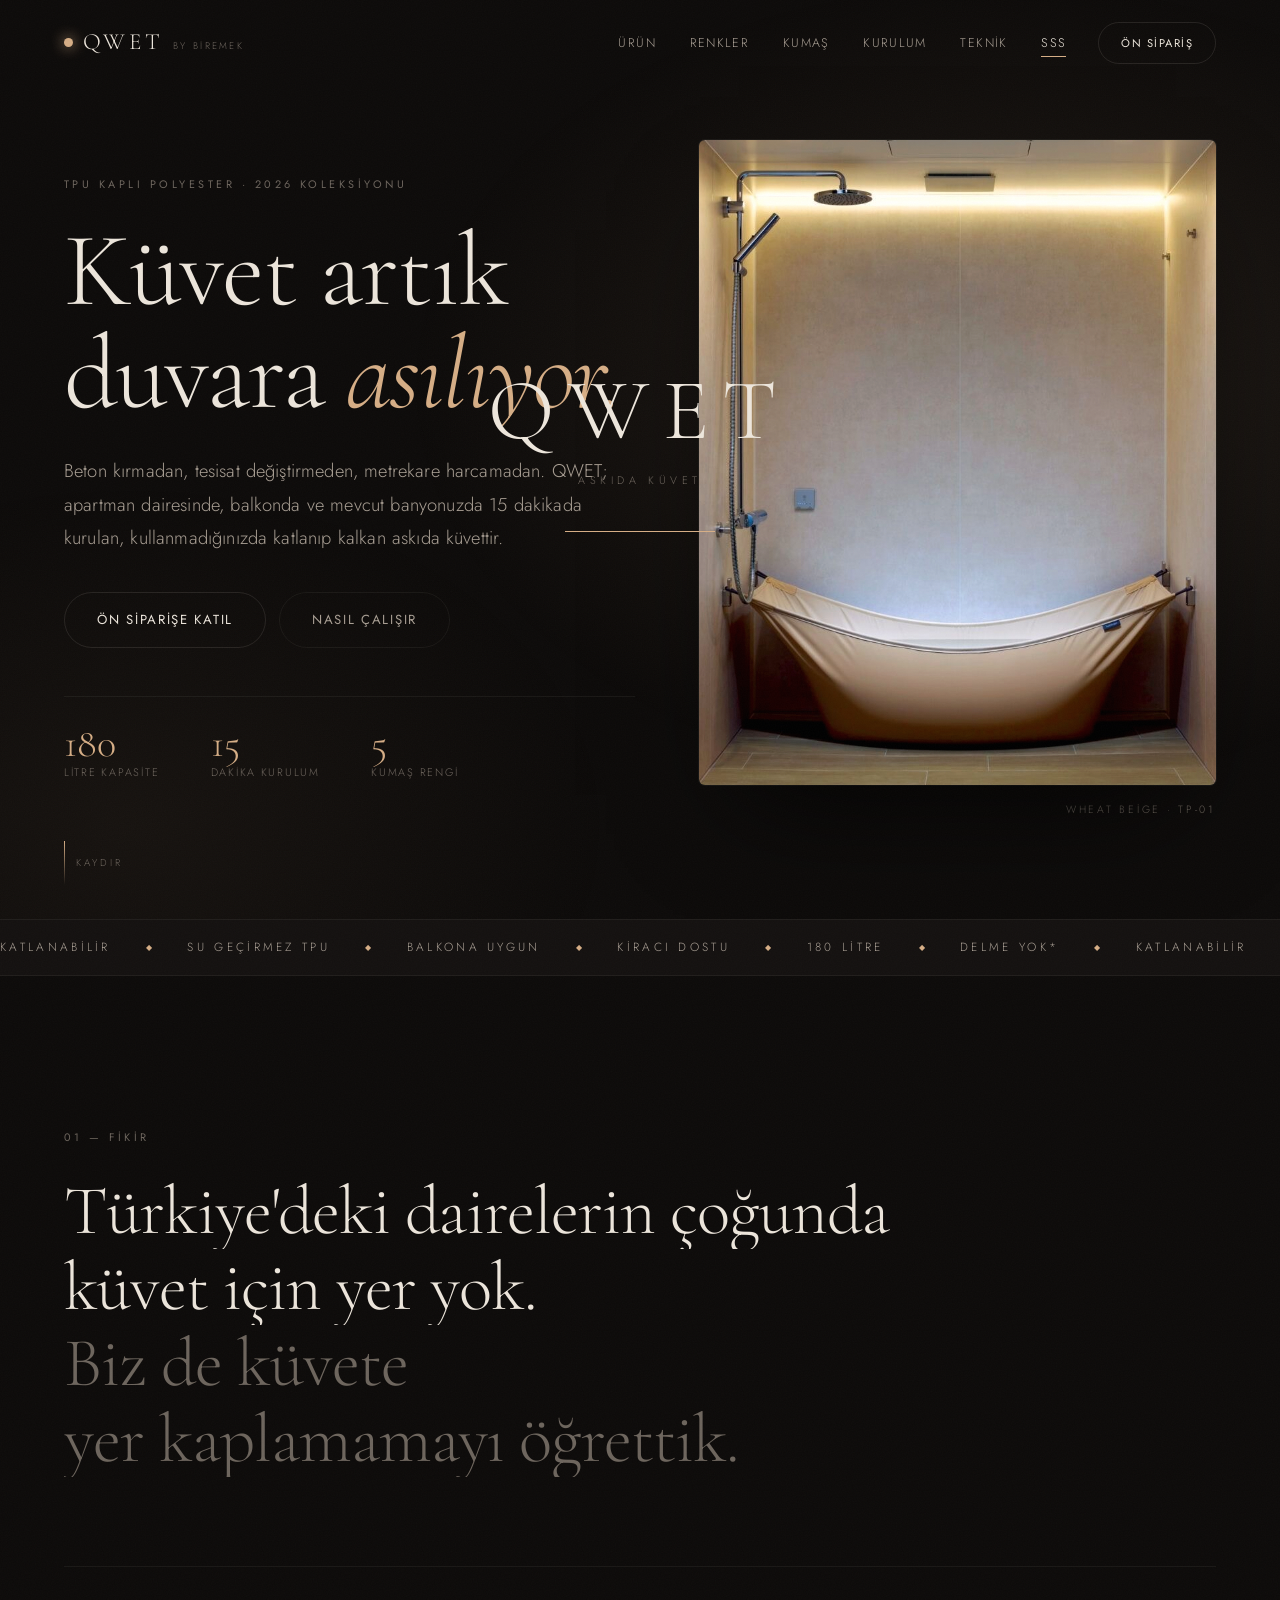
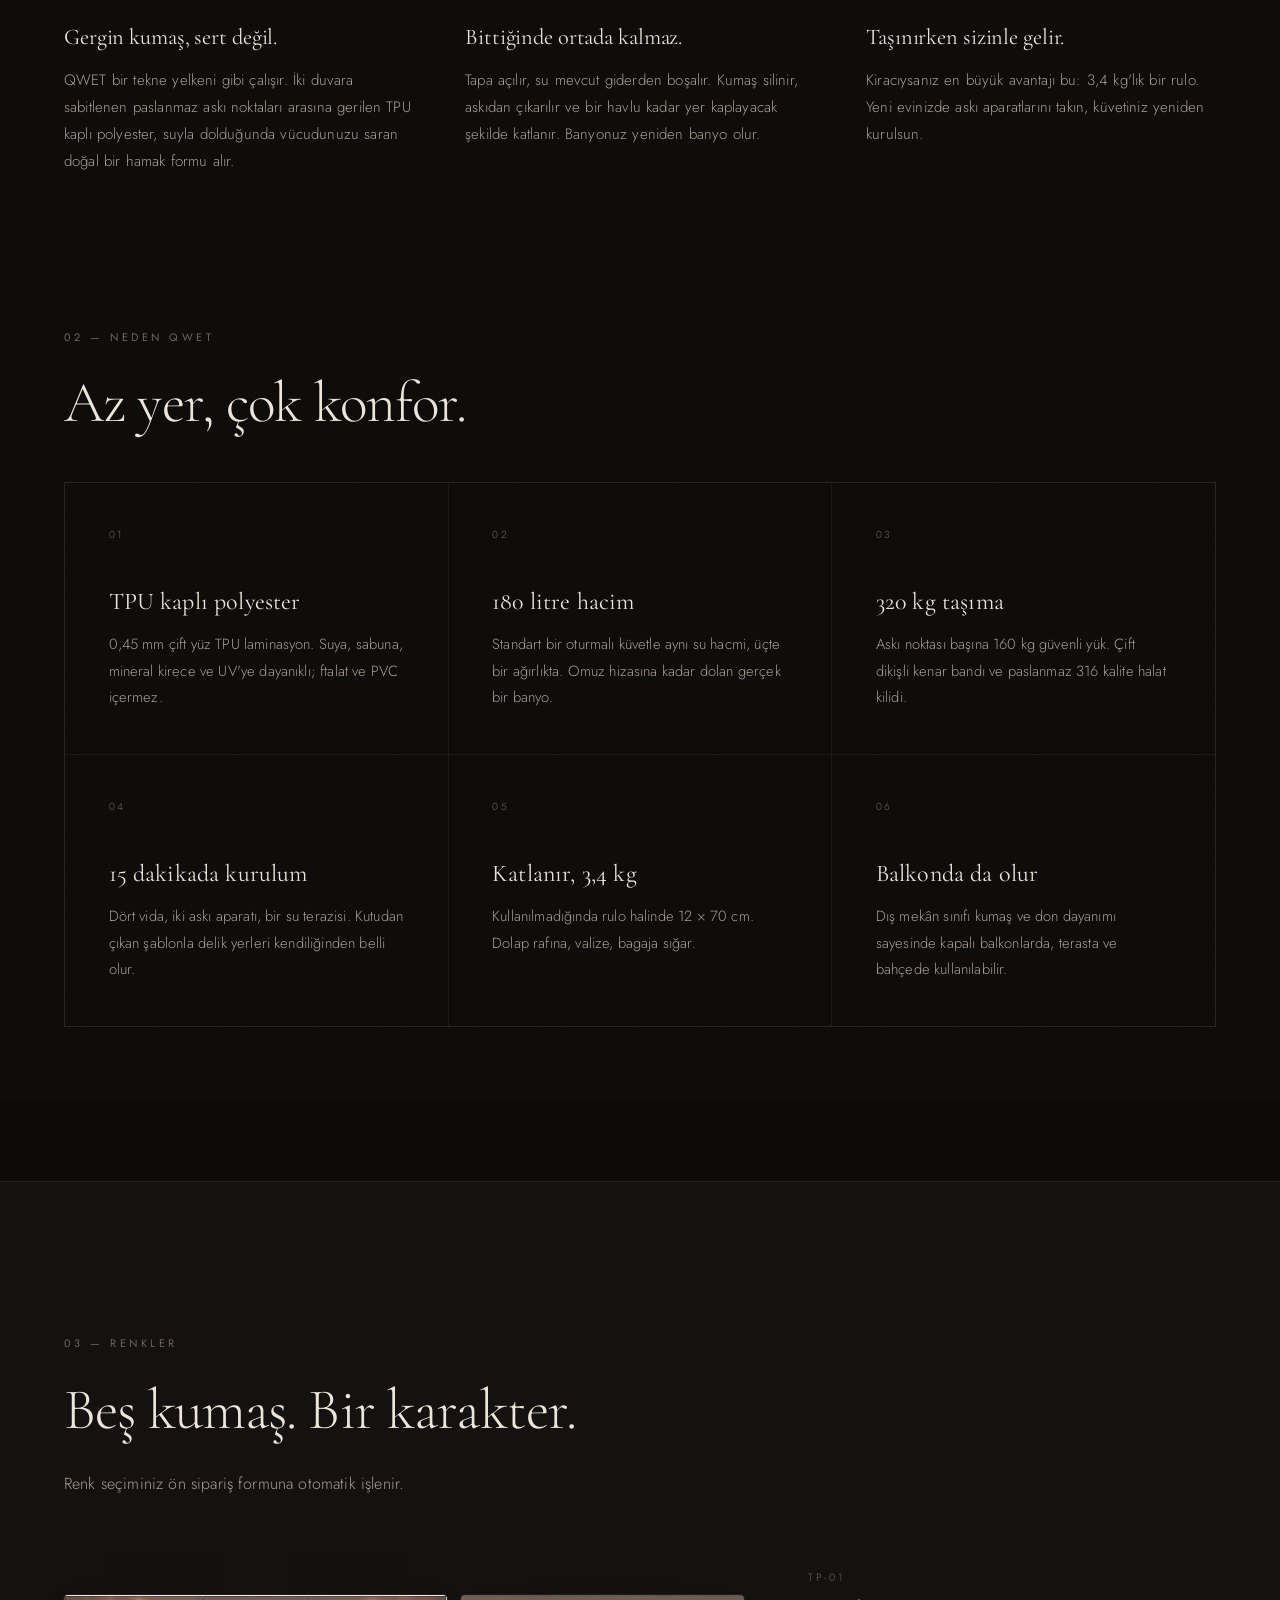
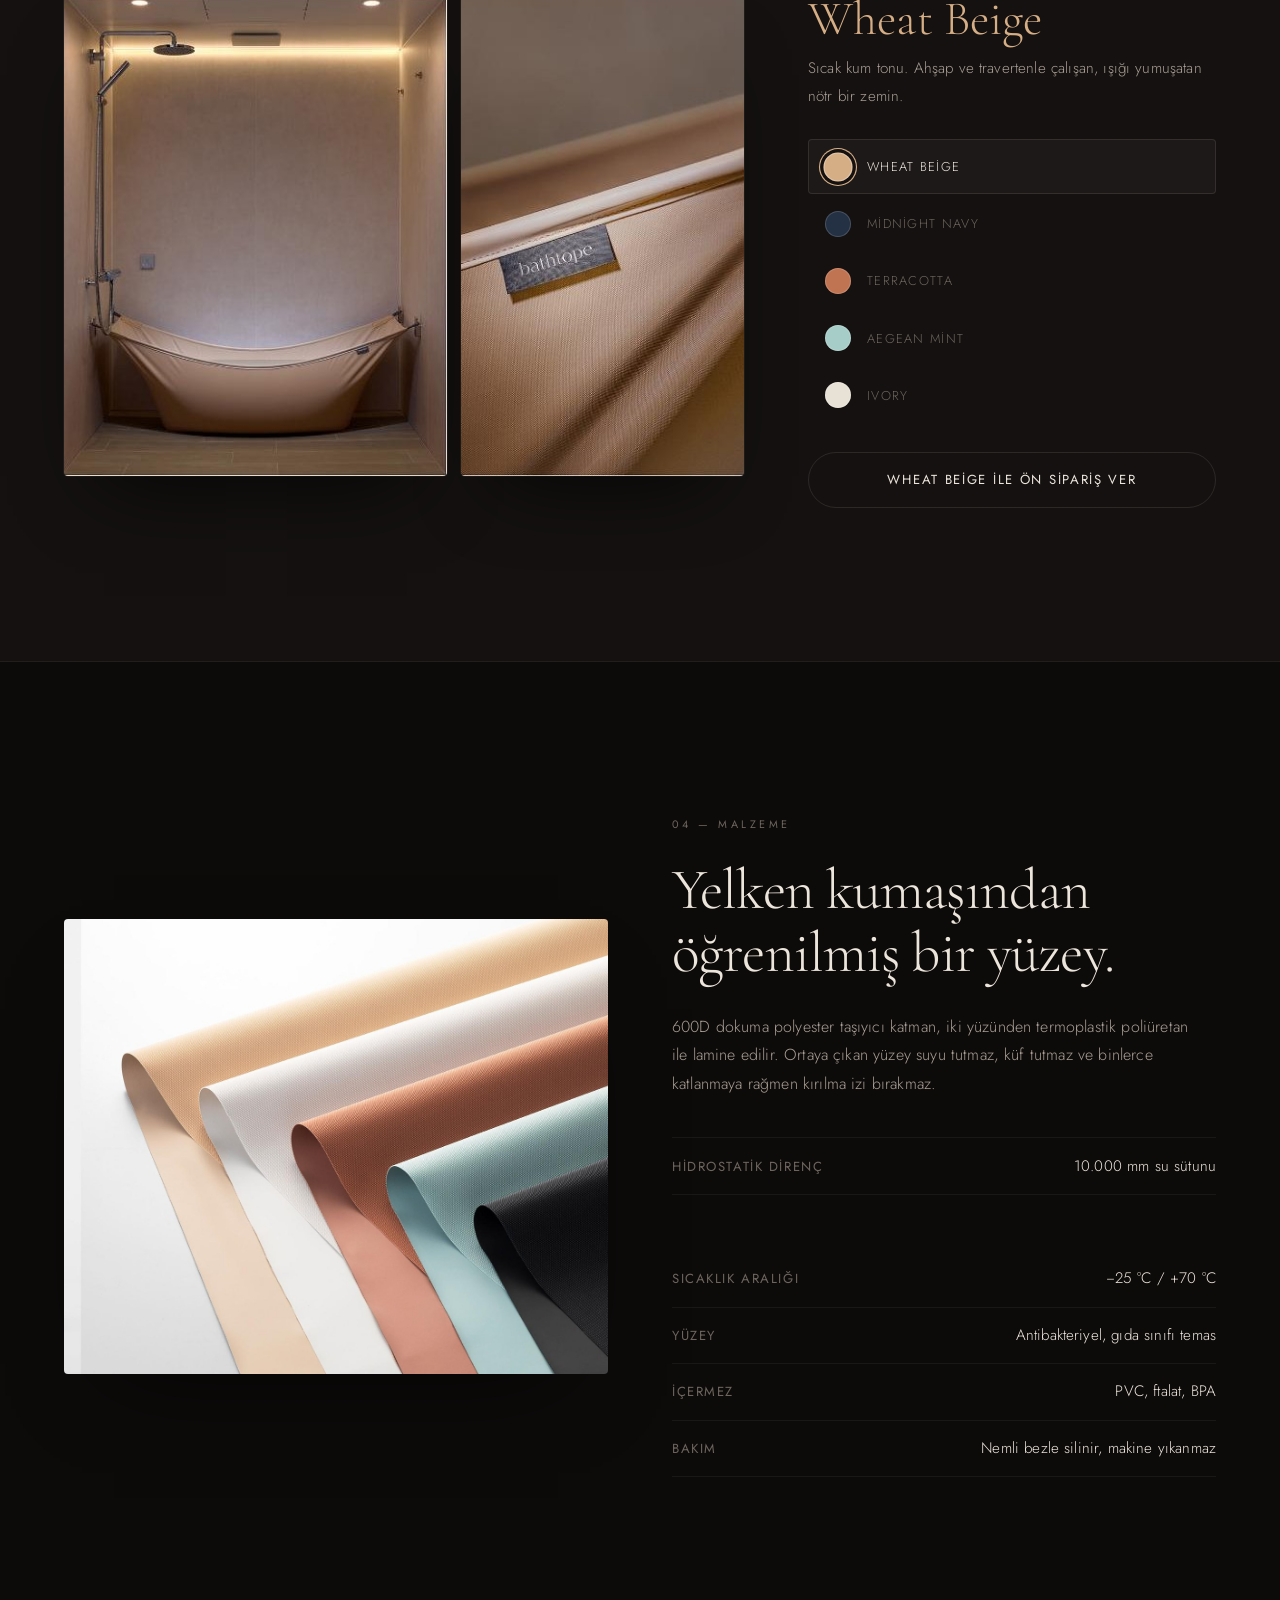
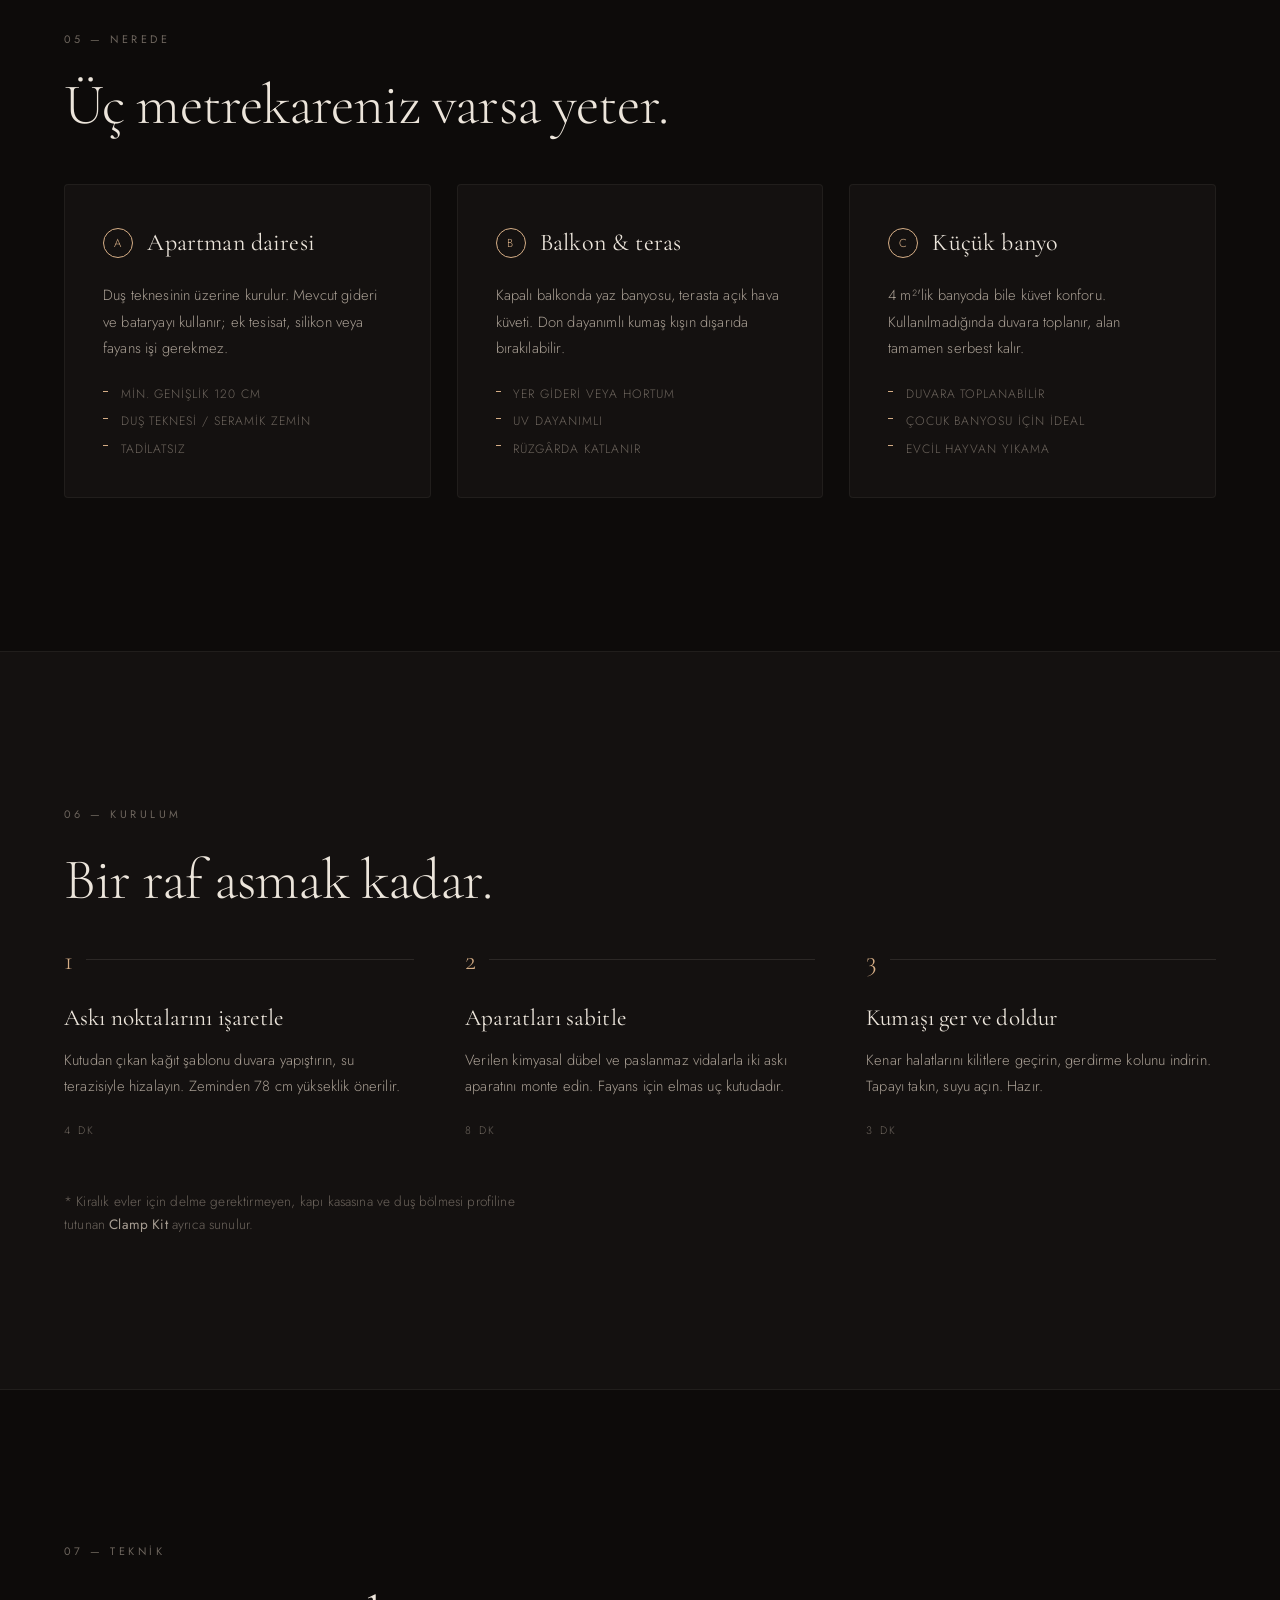
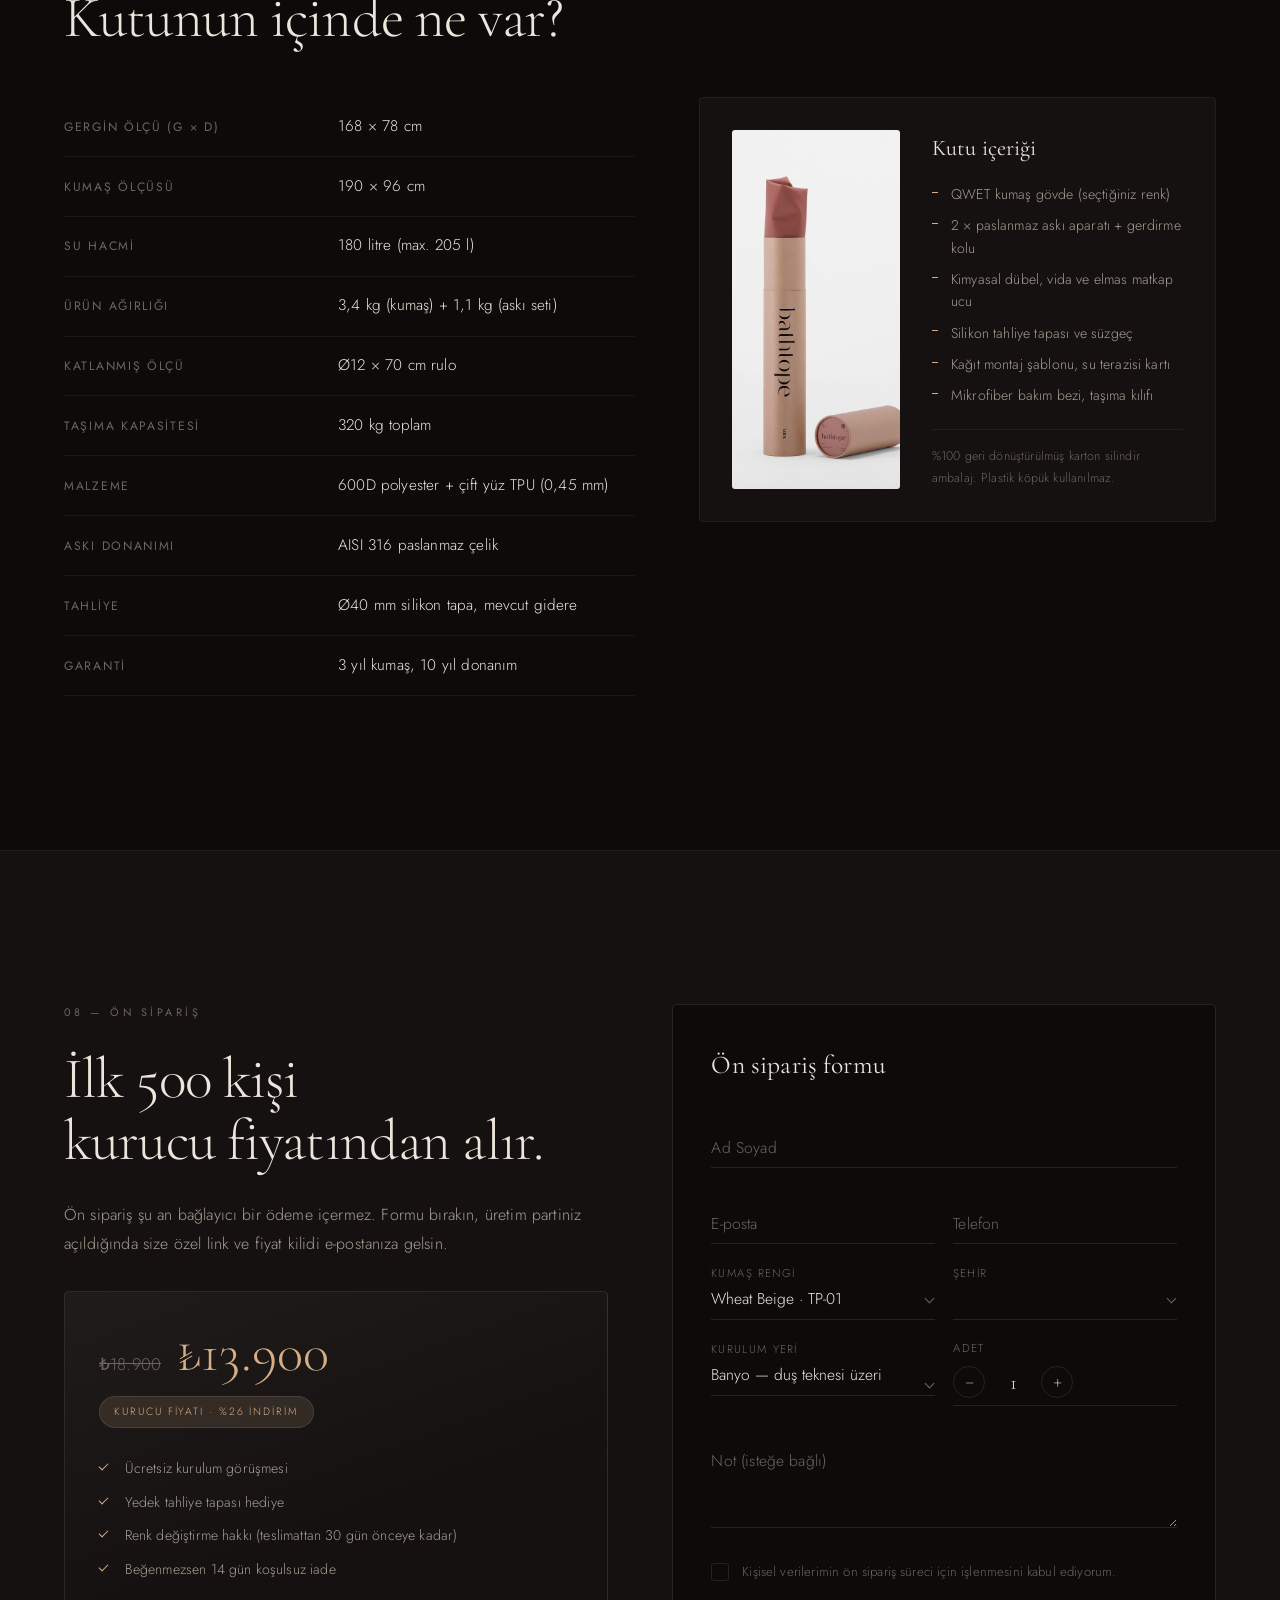
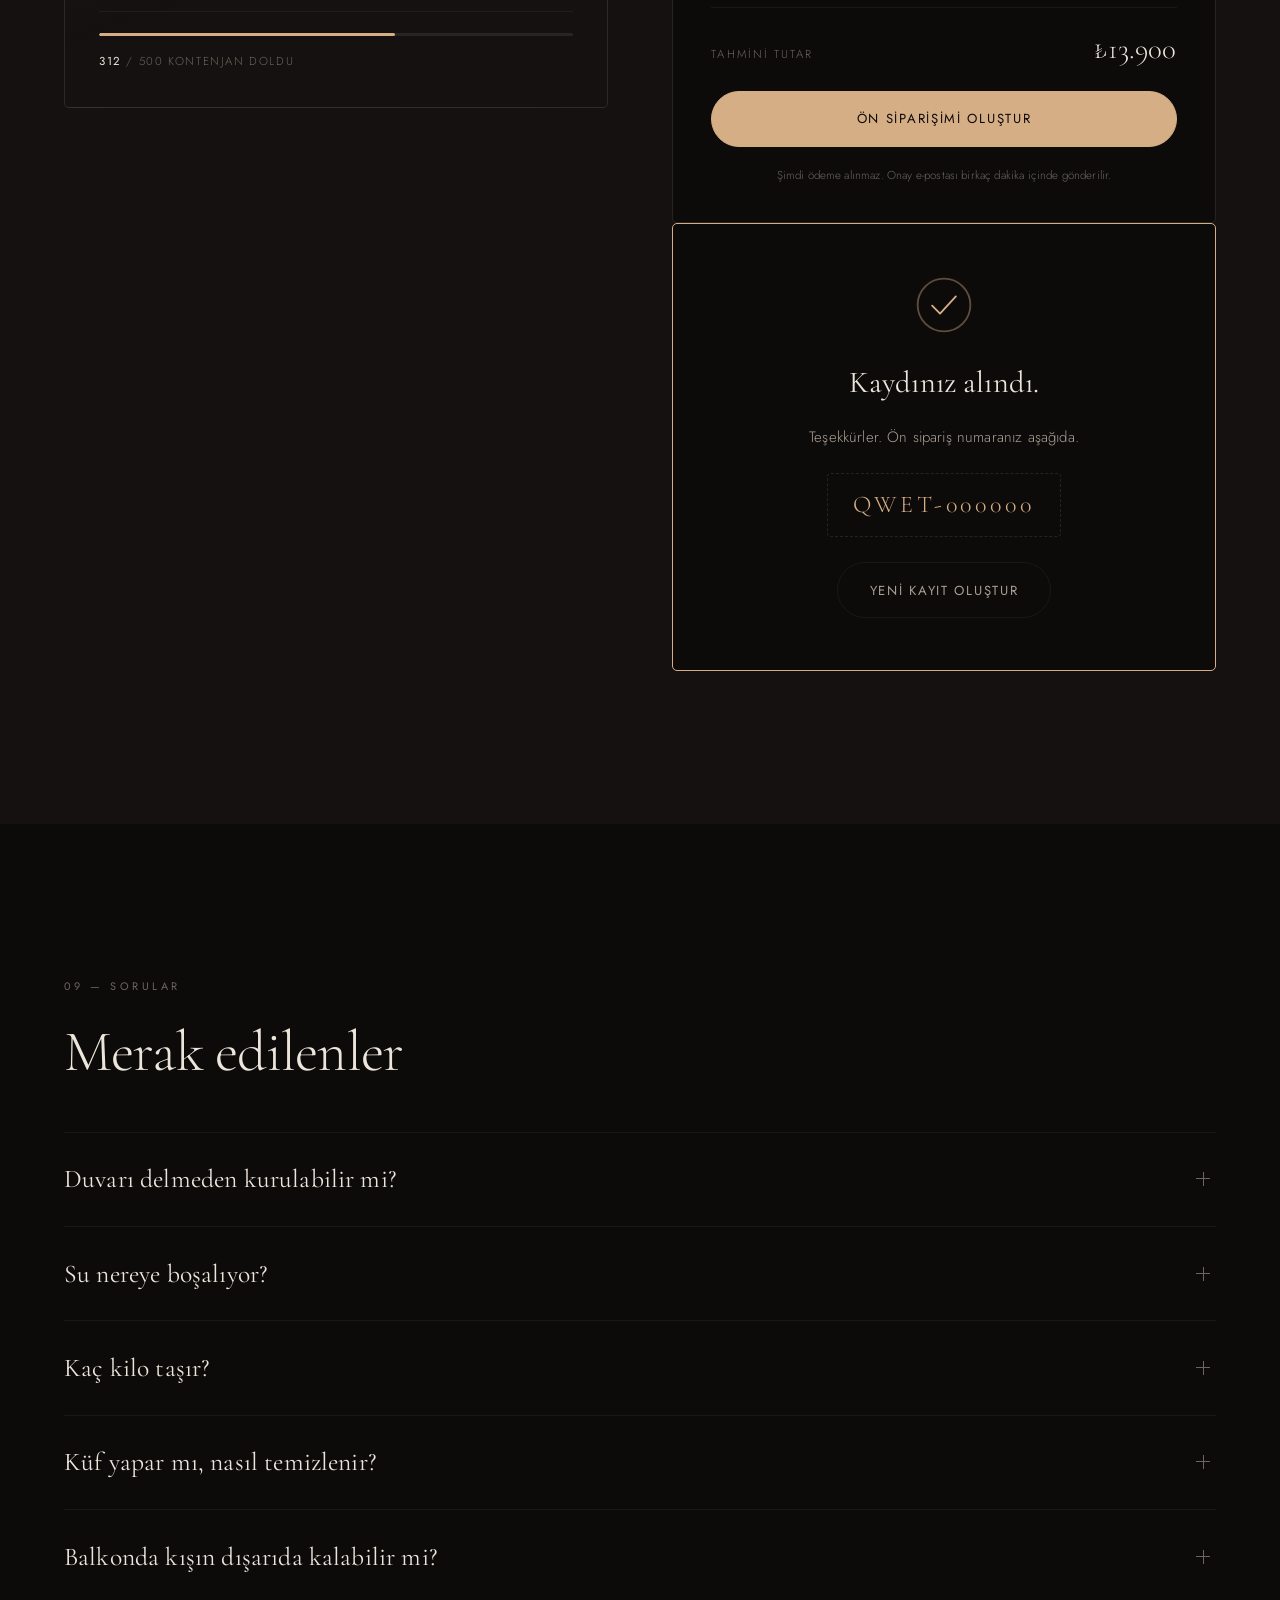
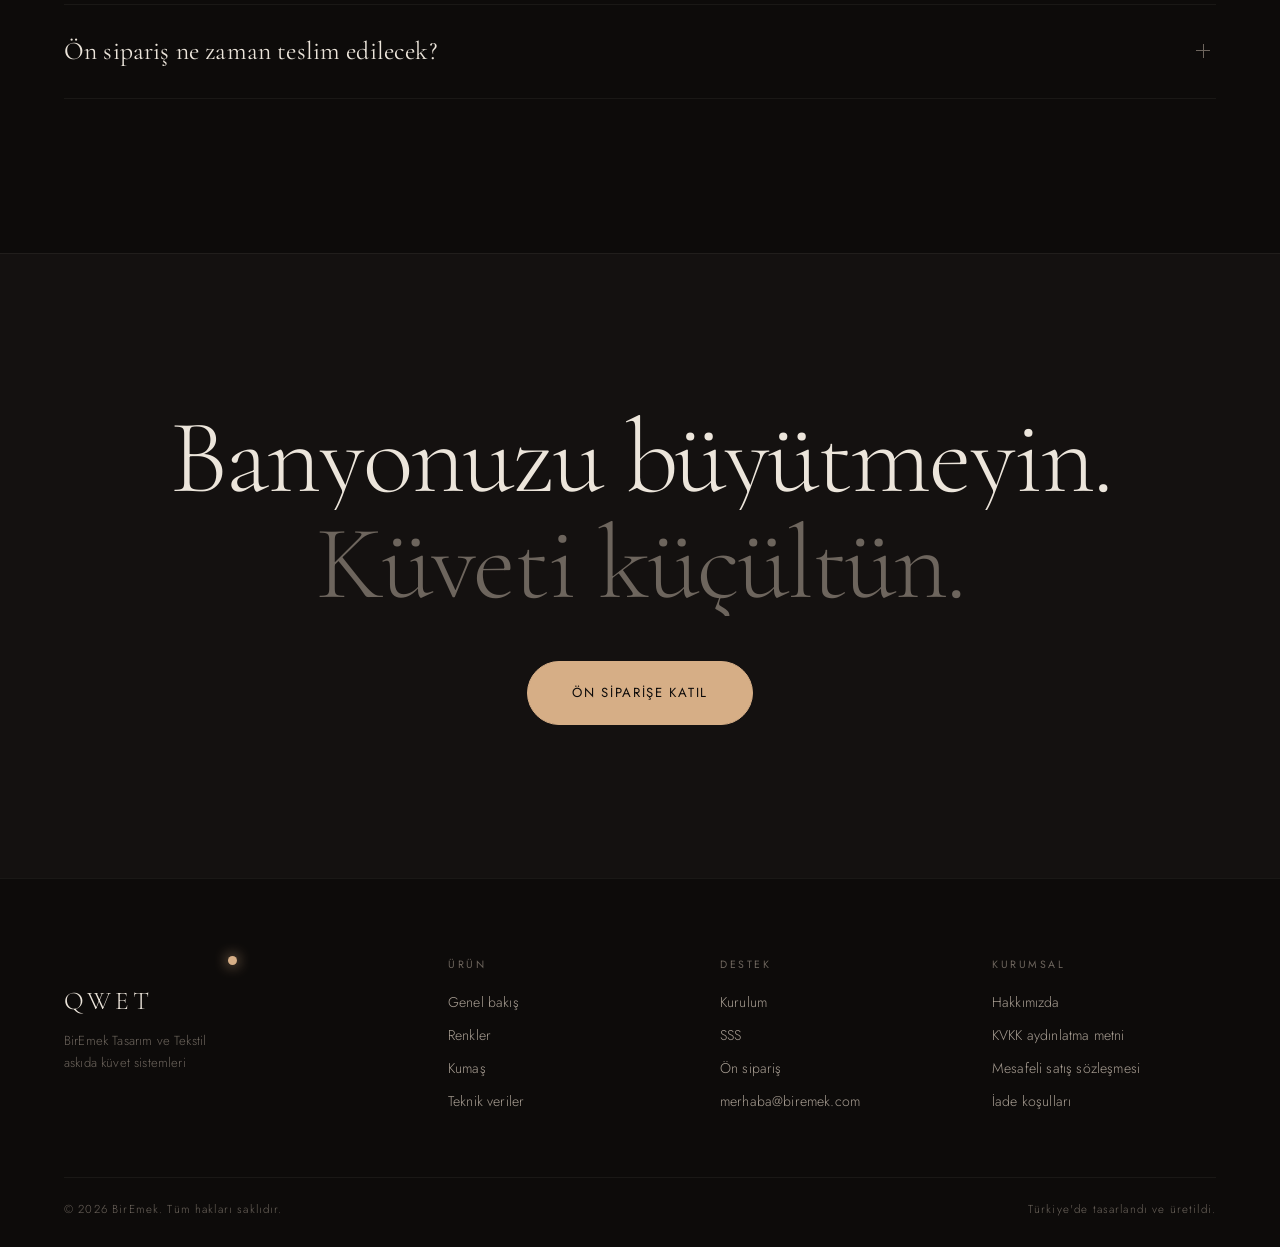
==== commit 356270ef: "Marka adını QWET yap ve açılışa logo uçuş animasyonu ekle - VELA → QWET: başlık, meta etiketler, nav" ====
--- a/site/index.html
+++ b/site/index.html
@@ -3,10 +3,10 @@
 <head>
 <meta charset="UTF-8">
 <meta name="viewport" content="width=device-width, initial-scale=1">
-<title>VELA — Askıda Küvet | BirEmek</title>
-<meta name="description" content="VELA, TPU kaplı polyester kumaştan üretilen askıda küvet. Apartman dairesi, balkon ve banyo için katlanabilir, 15 dakikada kurulan premium ıslanma deneyimi. Ön sipariş açıldı.">
+<title>QWET — Askıda Küvet | BirEmek</title>
+<meta name="description" content="QWET, TPU kaplı polyester kumaştan üretilen askıda küvet. Apartman dairesi, balkon ve banyo için katlanabilir, 15 dakikada kurulan premium ıslanma deneyimi. Ön sipariş açıldı.">
 <meta name="theme-color" content="#0f0d0b">
-<meta property="og:title" content="VELA — Askıda Küvet">
+<meta property="og:title" content="QWET — Askıda Küvet">
 <meta property="og:description" content="TPU polyester kumaştan, katlanabilir askıda küvet. Balkonda, banyoda, her dairede.">
 <meta property="og:image" content="assets/hero.jpg">
 <meta property="og:type" content="website">
@@ -21,7 +21,7 @@
 <!-- ============ AÇILIŞ PERDESİ ============ -->
 <div class="loader" id="loader" aria-hidden="true">
   <div class="loader__inner">
-    <div class="loader__word"><span>V</span><span>E</span><span>L</span><span>A</span></div>
+    <div class="loader__word" id="loaderWord"><span>Q</span><span>W</span><span>E</span><span>T</span></div>
     <div class="loader__sub">askıda küvet</div>
     <div class="loader__bar"><i></i></div>
   </div>
@@ -32,10 +32,10 @@
 <div class="progress" id="progress" aria-hidden="true"></div>
 
 <!-- ============ NAVIGASYON ============ -->
-<header class="nav" id="nav">
-  <a href="#top" class="nav__brand" aria-label="VELA ana sayfa">
+<header class="nav is-loading" id="nav">
+  <a href="#top" class="nav__brand" aria-label="QWET ana sayfa">
     <span class="nav__mark"></span>
-    <span class="nav__name">VELA</span>
+    <span class="nav__name" id="navName">QWET</span>
     <span class="nav__by">by BirEmek</span>
   </a>
   <nav class="nav__links" aria-label="Ana menü">
@@ -71,7 +71,7 @@
 
   <div class="hero__media" data-parallax="0.14">
     <div class="hero__frame">
-      <img src="assets/hero.jpg" alt="Duş alanına gerilmiş, su dolu bej renkli VELA askıda küvet" width="820" height="1024" fetchpriority="high">
+      <img src="assets/hero.jpg" alt="Duş alanına gerilmiş, su dolu bej renkli QWET askıda küvet" width="820" height="1024" fetchpriority="high">
       <span class="hero__shine" aria-hidden="true"></span>
     </div>
     <div class="hero__caption">Wheat Beige · TP‑01</div>
@@ -85,7 +85,7 @@
     </h1>
     <p class="lede" data-reveal style="--d:.18s">
       Beton kırmadan, tesisat değiştirmeden, metrekare harcamadan.
-      VELA; apartman dairesinde, balkonda ve mevcut banyonuzda
+      QWET; apartman dairesinde, balkonda ve mevcut banyonuzda
       15 dakikada kurulan, kullanmadığınızda katlanıp kalkan askıda küvettir.
     </p>
     <div class="hero__actions" data-reveal style="--d:.26s">
@@ -124,7 +124,7 @@
   <div class="manifesto__grid">
     <div data-reveal>
       <h3>Gergin kumaş, sert değil.</h3>
-      <p>VELA bir tekne yelkeni gibi çalışır. İki duvara sabitlenen paslanmaz askı noktaları arasına gerilen TPU kaplı polyester, suyla dolduğunda vücudunuzu saran doğal bir hamak formu alır.</p>
+      <p>QWET bir tekne yelkeni gibi çalışır. İki duvara sabitlenen paslanmaz askı noktaları arasına gerilen TPU kaplı polyester, suyla dolduğunda vücudunuzu saran doğal bir hamak formu alır.</p>
     </div>
     <div data-reveal style="--d:.1s">
       <h3>Bittiğinde ortada kalmaz.</h3>
@@ -139,7 +139,7 @@
 
 <!-- ============ ÖZELLİKLER ============ -->
 <section class="features">
-  <p class="section-tag" data-reveal>02 — Neden VELA</p>
+  <p class="section-tag" data-reveal>02 — Neden QWET</p>
   <h2 class="h2" data-reveal>Az yer, çok konfor.</h2>
   <div class="features__grid">
     <article class="feat" data-reveal>
@@ -186,11 +186,11 @@
   <div class="colors__stage" data-reveal style="--d:.14s">
     <div class="colors__viewer">
       <div class="viewer" id="viewer">
-        <img src="assets/room-wheat.jpg" alt="Wheat Beige renkli VELA askıda küvet" class="viewer__img is-active" data-key="wheat" width="420" height="528">
-        <img src="assets/room-midnight.jpg" alt="Midnight Navy renkli VELA askıda küvet" class="viewer__img" data-key="midnight" width="420" height="525" loading="lazy">
-        <img src="assets/room-terracotta.jpg" alt="Terracotta renkli VELA askıda küvet" class="viewer__img" data-key="terracotta" width="420" height="524" loading="lazy">
-        <img src="assets/room-mint.jpg" alt="Aegean Mint renkli VELA askıda küvet" class="viewer__img" data-key="mint" width="420" height="525" loading="lazy">
-        <img src="assets/room-ivory.jpg" alt="Ivory renkli VELA askıda küvet" class="viewer__img" data-key="ivory" width="420" height="526" loading="lazy">
+        <img src="assets/room-wheat.jpg" alt="Wheat Beige renkli QWET askıda küvet" class="viewer__img is-active" data-key="wheat" width="420" height="528">
+        <img src="assets/room-midnight.jpg" alt="Midnight Navy renkli QWET askıda küvet" class="viewer__img" data-key="midnight" width="420" height="525" loading="lazy">
+        <img src="assets/room-terracotta.jpg" alt="Terracotta renkli QWET askıda küvet" class="viewer__img" data-key="terracotta" width="420" height="524" loading="lazy">
+        <img src="assets/room-mint.jpg" alt="Aegean Mint renkli QWET askıda küvet" class="viewer__img" data-key="mint" width="420" height="525" loading="lazy">
+        <img src="assets/room-ivory.jpg" alt="Ivory renkli QWET askıda küvet" class="viewer__img" data-key="ivory" width="420" height="526" loading="lazy">
       </div>
       <div class="viewer viewer--macro" id="viewerMacro">
         <img src="assets/swatch-wheat.jpg" alt="Wheat Beige kumaş dokusu" class="viewer__img is-active" data-key="wheat" width="420" height="527">
@@ -299,11 +299,11 @@
       </tbody>
     </table>
     <div class="specs__box" data-reveal style="--d:.1s">
-      <img src="assets/packaging.jpg" alt="VELA silindir karton ambalaj" width="620" height="1063" loading="lazy">
+      <img src="assets/packaging.jpg" alt="QWET silindir karton ambalaj" width="620" height="1063" loading="lazy">
       <div class="specs__boxcopy">
         <h3>Kutu içeriği</h3>
         <ul>
-          <li>VELA kumaş gövde (seçtiğiniz renk)</li>
+          <li>QWET kumaş gövde (seçtiğiniz renk)</li>
           <li>2 × paslanmaz askı aparatı + gerdirme kolu</li>
           <li>Kimyasal dübel, vida ve elmas matkap ucu</li>
           <li>Silikon tahliye tapası ve süzgeç</li>
@@ -437,7 +437,7 @@
       <div class="success__tick" aria-hidden="true"><svg viewBox="0 0 44 44"><circle cx="22" cy="22" r="20"/><path d="M13 22.5l6 6 12-13"/></svg></div>
       <h3>Kaydınız alındı.</h3>
       <p id="successMsg">Teşekkürler. Ön sipariş numaranız aşağıda.</p>
-      <div class="success__code" id="successCode">VELA‑000000</div>
+      <div class="success__code" id="successCode">QWET‑000000</div>
       <button type="button" class="btn btn--ghost" id="againBtn">Yeni kayıt oluştur</button>
     </div>
   </div>
@@ -490,7 +490,7 @@
   <div class="foot__top">
     <div class="foot__brand">
       <span class="nav__mark"></span>
-      <b>VELA</b>
+      <b>QWET</b>
       <p>BirEmek Tasarım ve Tekstil<br>askıda küvet sistemleri</p>
     </div>
     <div class="foot__col">
--- a/site/styles.css
+++ b/site/styles.css
@@ -1,5 +1,5 @@
 /* =========================================================
-   VELA — askıda küvet · BirEmek
+   QWET — askıda küvet · BirEmek
    ========================================================= */
 
 :root{
@@ -90,20 +90,28 @@
    AÇILIŞ PERDESİ
    ========================================================= */
 .loader{
-  position:fixed;inset:0;z-index:200;background:var(--bg);
+  position:fixed;inset:0;z-index:200;background-color:var(--bg);
   display:grid;place-items:center;
-  transition:opacity .8s var(--ease),visibility .8s;
-}
-.loader.is-done{opacity:0;visibility:hidden}
+  transition:background-color .9s var(--ease);
+}
+/* logo nav'daki yerine uçarken perde saydamlaşır, yazı görünür kalır */
+.loader.is-exiting{pointer-events:none;background-color:transparent}
+.loader.is-exiting .loader__sub,
+.loader.is-exiting .loader__bar{opacity:0;transition:opacity .35s var(--ease)}
+.loader.is-done{visibility:hidden}
 .loader__inner{text-align:center}
 .loader__word{
-  font-family:var(--serif);font-size:clamp(3rem,11vw,6rem);
-  letter-spacing:.1em;line-height:1;display:flex;gap:.04em;
+  display:inline-block;font-family:var(--serif);font-weight:300;
+  font-size:clamp(2.6rem,10vw,5.4rem);
+  letter-spacing:.16em;line-height:1;white-space:nowrap;
+  will-change:transform;
 }
 .loader__word span{
-  display:block;opacity:0;transform:translateY(60%);
+  display:inline-block;opacity:0;transform:translateY(60%);
   animation:loadIn .9s var(--ease-out) forwards;
 }
+/* uçuş başlarken harf animasyonları sıfırlanır, blok tek parça hareket eder */
+.loader.is-exiting .loader__word span{animation:none;opacity:1;transform:none}
 .loader__word span:nth-child(2){animation-delay:.07s}
 .loader__word span:nth-child(3){animation-delay:.14s}
 .loader__word span:nth-child(4){animation-delay:.21s}
@@ -118,7 +126,7 @@
 .loader__bar i{
   display:block;height:100%;width:100%;background:var(--accent);
   transform:scaleX(0);transform-origin:left;
-  animation:loadBar 1.3s .25s var(--ease) forwards;
+  animation:loadBar 1.05s .2s var(--ease) forwards;
 }
 @keyframes loadBar{to{transform:scaleX(1)}}
 
@@ -169,7 +177,22 @@
   align-self:center;transition:background .7s var(--ease);
   box-shadow:0 0 14px var(--accent);
 }
-.nav__name{font-family:var(--serif);font-size:1.45rem;letter-spacing:.16em}
+.nav__name{font-family:var(--serif);font-weight:300;font-size:1.45rem;letter-spacing:.16em;line-height:1}
+
+/* açılışta nav boş durur; logo perdeden uçup gelince dolar.
+   Öğeler yerinde kalır (yalnızca opacity 0) ki logonun uçacağı
+   hedef konum ölçülebilsin. */
+.nav.is-loading .nav__mark,
+.nav.is-loading .nav__by,
+.nav.is-loading .nav__links,
+.nav.is-loading .nav__cta,
+.nav.is-loading .nav__burger{opacity:0}
+.nav__by,.nav__links,.nav__cta,.nav__burger{
+  transition:opacity .7s var(--ease) .15s;
+}
+.nav__mark{transition:background .7s var(--ease),opacity .7s var(--ease) .15s}
+.nav__name{opacity:0;transition:opacity .25s var(--ease)}
+.nav.is-named .nav__name{opacity:1}
 .nav__by{font-size:.6rem;letter-spacing:.24em;text-transform:uppercase;color:var(--ink-3)}
 .nav__links{display:flex;gap:2.1rem}
 .nav__links a{
